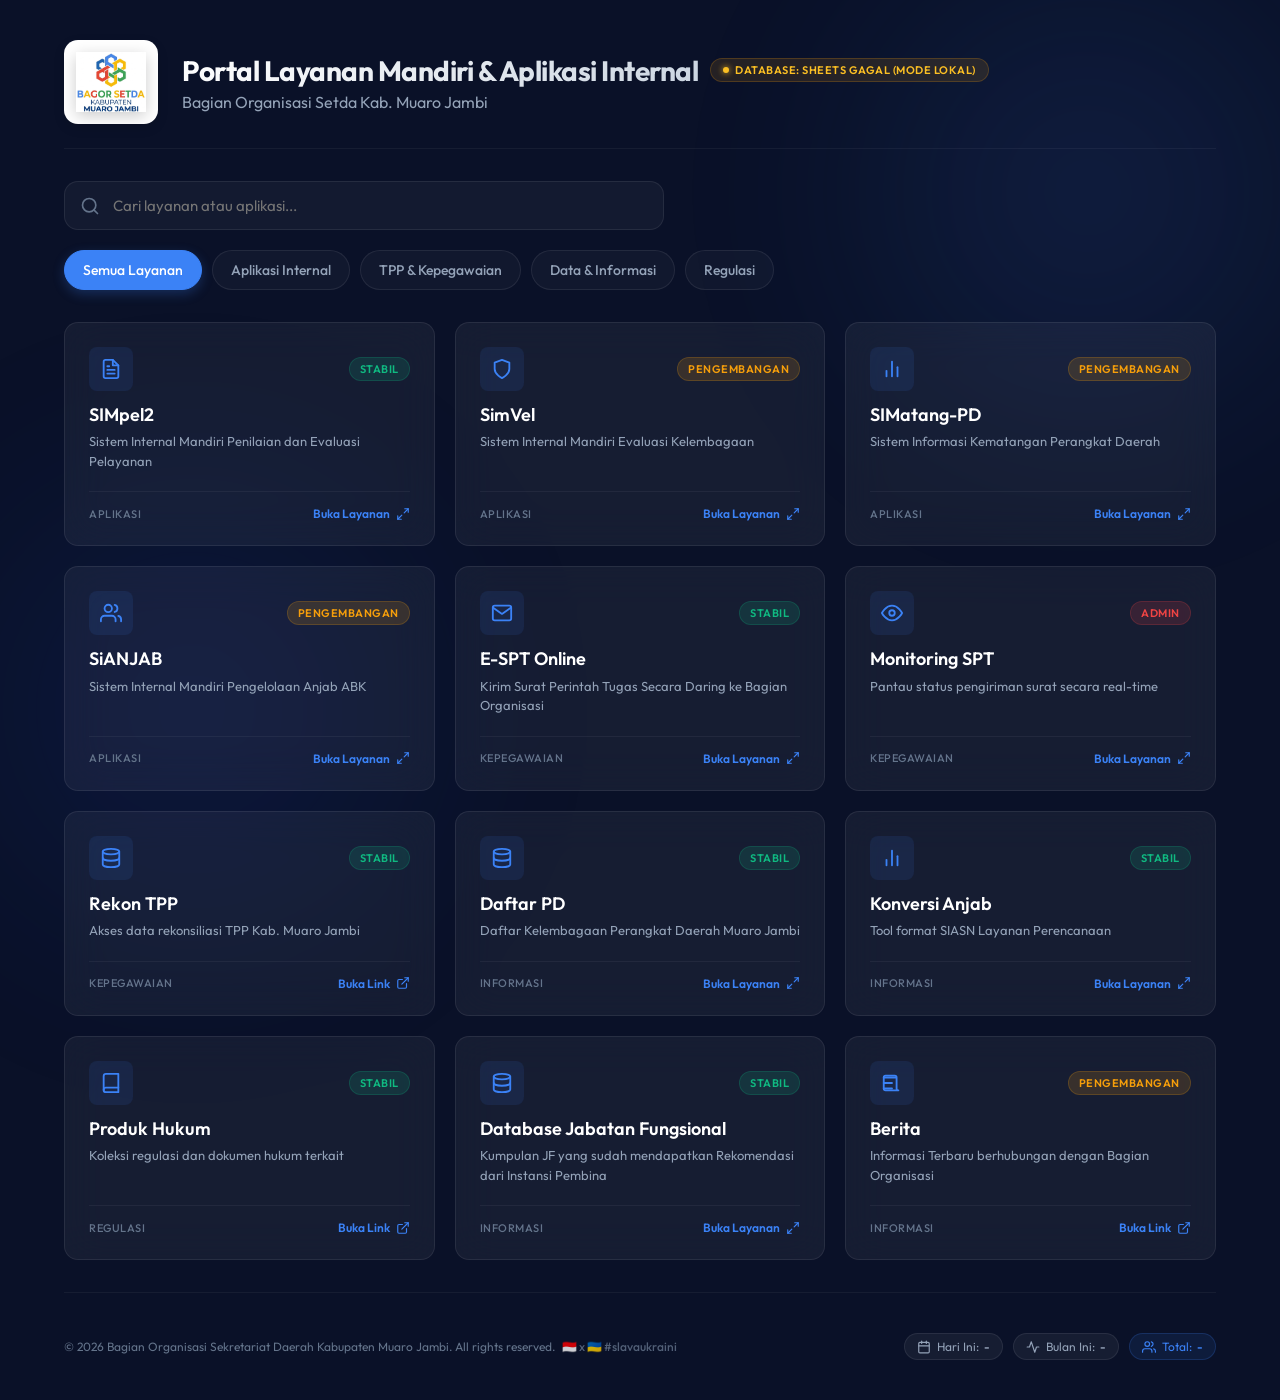
==== index.html @ f5e532f4 "chore: add cache-busting version suffix to style.css and app.js links" ====
<!DOCTYPE html>
<html lang="id">
<head>
  <meta charset="UTF-8">
  <meta name="viewport" content="width=device-width, initial-scale=1.0">
  <meta name="description" content="Portal Layanan Mandiri dan Aplikasi Internal Bagian Organisasi Setda Kab. Muaro Jambi. Akses aplikasi SIMpel2, SimVel, SIMatang-PD, SiANJAB, E-SPT Online, Rekon TPP, Daftar PD, Konversi Anjab, dan Produk Hukum.">
  <meta name="keywords" content="simpel2, simvel, simatang-pd, sianjab, portal bagor, bagian organisasi muaro jambi, tpp muaro jambi, e-spt online, aplikasi internal">
  <meta name="robots" content="index, follow">
  <meta name="author" content="Bagian Organisasi Setda Kab. Muaro Jambi">
  
  <!-- Open Graph / WhatsApp / Facebook -->
  <meta property="og:title" content="Portal Aplikasi Bagian Organisasi Muaro Jambi">
  <meta property="og:description" content="Akses cepat ke SIMpel2, E-SPT, dan layanan internal Bagian Organisasi Setda Kabupaten Muaro Jambi.">
  <meta property="og:type" content="website">
  <meta property="og:image" content="[data-uri]">

  <title>Portal Layanan Mandiri & Aplikasi Internal - Bagian Organisasi Setda Kab. Muaro Jambi</title>
  <!-- Google Fonts: Outfit -->
  <link rel="preconnect" href="https://fonts.googleapis.com">
  <link rel="preconnect" href="https://fonts.gstatic.com" crossorigin>
  <link href="https://fonts.googleapis.com/css2?family=Outfit:wght@300;400;500;600;700&display=swap" rel="stylesheet">
  <!-- Canonical URL -->
  <link rel="canonical" href="https://azovbrigadeina.github.io/portalbagormj/">

  <!-- Structured Data / JSON-LD Schema.org -->
  <script type="application/ld+json">
  {
    "@context": "https://schema.org",
    "@type": "GovernmentOrganization",
    "name": "Bagian Organisasi Sekretariat Daerah Kabupaten Muaro Jambi",
    "alternateName": "Bagian Organisasi Setda Kab. Muaro Jambi",
    "url": "https://azovbrigadeina.github.io/portalbagormj/",
    "logo": "[data-uri]",
    "description": "Portal Layanan Mandiri dan Aplikasi Internal (SIMpel2, SimVel, SIMatang-PD, SiANJAB) Bagian Organisasi Sekretariat Daerah Kabupaten Muaro Jambi.",
    "address": {
      "@type": "PostalAddress",
      "addressLocality": "Muaro Jambi",
      "addressRegion": "Jambi",
      "addressCountry": "ID"
    }
  }
  </script>
  <script type="application/ld+json">
  {
    "@context": "https://schema.org",
    "@type": "WebSite",
    "name": "Portal Layanan Mandiri & Aplikasi Internal",
    "url": "https://azovbrigadeina.github.io/portalbagormj/",
    "potentialAction": {
      "@type": "SearchAction",
      "target": "https://azovbrigadeina.github.io/portalbagormj/?q={search_term_string}",
      "query-input": "required name=search_term_string"
    }
  }
  </script>
  <script type="application/ld+json">
  {
    "@context": "https://schema.org",
    "@type": "ItemList",
    "name": "Daftar Aplikasi dan Layanan Mandiri Bagian Organisasi Setda Kab. Muaro Jambi",
    "description": "Daftar aplikasi pelayanan internal dan mandiri (SIMpel2, SimVel, SIMatang-PD, SiANJAB, E-SPT, dll.) Bagian Organisasi Sekretariat Daerah Kabupaten Muaro Jambi.",
    "numberOfItems": 12,
    "itemListElement": [
      {
        "@type": "ListItem",
        "position": 1,
        "item": {
          "@type": "WebApplication",
          "name": "SIMpel2",
          "description": "Sistem Internal Mandiri Penilaian dan Evaluasi Pelayanan",
          "url": "https://bagorsetdamuarojambi.blogspot.com/p/simpel2.html",
          "applicationCategory": "GovernmentApplication",
          "operatingSystem": "All"
        }
      },
      {
        "@type": "ListItem",
        "position": 2,
        "item": {
          "@type": "WebApplication",
          "name": "SimVel",
          "description": "Sistem Internal Mandiri Evaluasi Kelembagaan",
          "url": "https://bagorsetdamuarojambi.blogspot.com/p/simvel-sistem-internal-mandiri-evaluasi.html",
          "applicationCategory": "GovernmentApplication",
          "operatingSystem": "All"
        }
      },
      {
        "@type": "ListItem",
        "position": 3,
        "item": {
          "@type": "WebApplication",
          "name": "SIMatang-PD",
          "description": "Sistem Informasi Kematangan Perangkat Daerah",
          "url": "https://bagorsetdamuarojambi.blogspot.com/p/simatang-pd-sistem-informasi-kematangan.html",
          "applicationCategory": "GovernmentApplication",
          "operatingSystem": "All"
        }
      },
      {
        "@type": "ListItem",
        "position": 4,
        "item": {
          "@type": "WebApplication",
          "name": "SiANJAB",
          "description": "Sistem Internal Mandiri Pengelolaan Anjab ABK",
          "url": "https://script.google.com/macros/s/AKfycbxvBfjFGEVGvlJBfCzabklB_vdE9C_u2KOuKWK3XBk0evQLAsrQzlScjJ7Pu6r2I1K5/exec",
          "applicationCategory": "GovernmentApplication",
          "operatingSystem": "All"
        }
      },
      {
        "@type": "ListItem",
        "position": 5,
        "item": {
          "@type": "WebApplication",
          "name": "E-SPT Online",
          "description": "Kirim Surat Perintah Tugas Secara Daring ke Bagian Organisasi Setda Muaro Jambi",
          "url": "https://bagorsetdamuarojambi.blogspot.com/p/kirim-spt-ke-bagor.html",
          "applicationCategory": "GovernmentApplication",
          "operatingSystem": "All"
        }
      },
      {
        "@type": "ListItem",
        "position": 6,
        "item": {
          "@type": "WebApplication",
          "name": "Monitoring SPT",
          "description": "Pantau status pengiriman surat perintah tugas secara real-time",
          "url": "https://script.google.com/macros/s/AKfycbxdewoyd5X9EwvQzqWNjwJHDyI6bPwF65oXV5mZEuBJ6e0kn4Cr9KbBvm41tS8IhD-7/exec",
          "applicationCategory": "GovernmentApplication",
          "operatingSystem": "All"
        }
      },
      {
        "@type": "ListItem",
        "position": 7,
        "item": {
          "@type": "WebApplication",
          "name": "Rekon TPP",
          "description": "Akses data rekonsiliasi TPP Kab. Muaro Jambi secara real-time",
          "url": "https://docs.google.com/spreadsheets/d/1p2XOwIdNdkH7qtvNghfCpnviojWE2s1DUXN1sA1w25M/edit?usp=sharing",
          "applicationCategory": "GovernmentApplication",
          "operatingSystem": "All"
        }
      },
      {
        "@type": "ListItem",
        "position": 8,
        "item": {
          "@type": "WebApplication",
          "name": "Daftar PD",
          "description": "Daftar Kelembagaan Perangkat Daerah Kabupaten Muaro Jambi",
          "url": "https://docs.google.com/spreadsheets/d/e/2PACX-1vSDWcfo7o9BMP2hrqey-TtRVkSrduB0nie8tYmIbgl3_uPAljKsynOXCxeo23q6PH5BywdwgTRw99PG/pubhtml?gid=902116630&single=true",
          "applicationCategory": "GovernmentApplication",
          "operatingSystem": "All"
        }
      },
      {
        "@type": "ListItem",
        "position": 9,
        "item": {
          "@type": "WebApplication",
          "name": "Konversi Anjab",
          "description": "Tool format SIASN Layanan Perencanaan Bagian Organisasi",
          "url": "https://konversianjabkesiasn.streamlit.app/",
          "applicationCategory": "GovernmentApplication",
          "operatingSystem": "All"
        }
      },
      {
        "@type": "ListItem",
        "position": 10,
        "item": {
          "@type": "WebApplication",
          "name": "Produk Hukum",
          "description": "Koleksi regulasi dan dokumen hukum terkait Bagian Organisasi Setda Muaro Jambi",
          "url": "https://www.scribd.com/user/423123452/Thomas-Anders",
          "applicationCategory": "GovernmentApplication",
          "operatingSystem": "All"
        }
      },
      {
        "@type": "ListItem",
        "position": 11,
        "item": {
          "@type": "WebApplication",
          "name": "Database Jabatan Fungsional",
          "description": "Kumpulan Jabatan Fungsional (JF) yang sudah mendapatkan Rekomendasi dari Instansi Pembina",
          "url": "https://docs.google.com/spreadsheets/d/e/2PACX-1vSf3_Gt-Dzfxx7tHcEE6VqGRSzTFfcY3HB98qLFxtr5LNWlP6vkH7aKm_m-pfwsYCTDoo1eR8a5xbFG/pubhtml",
          "applicationCategory": "GovernmentApplication",
          "operatingSystem": "All"
        }
      },
      {
        "@type": "ListItem",
        "position": 12,
        "item": {
          "@type": "WebApplication",
          "name": "Berita",
          "description": "Informasi Terbaru berhubungan dengan Bagian Organisasi Setda Kabupaten Muaro Jambi",
          "url": "https://azovbrigadeina.github.io/portalbagormj/",
          "applicationCategory": "GovernmentApplication",
          "operatingSystem": "All"
        }
      }
    ]
  }
  </script>

  <!-- Link Stylesheet -->
  <link rel="stylesheet" href="style.css?v=1.0.1">
</head>
<body>

  <!-- Background Blur Elements -->
  <div class="bg-blur bg-blur-1"></div>
  <div class="bg-blur bg-blur-2"></div>

  <!-- Dashboard Main Container -->
  <main class="dashboard-container" id="dashboardView">
    
    <!-- Top Header -->
    <header class="dashboard-header">
      <div class="header-left-side">
        <div class="logo-wrapper">
          <img src="[data-uri]" alt="Logo Kabupaten Muaro Jambi" class="logo-img">
        </div>
        <div class="header-text">
          <div class="title-status-row">
            <h1>Portal Layanan Mandiri & Aplikasi Internal</h1>
            <span id="connectionStatus" class="status-pill status-loading" title="Status koneksi database">Menghubungkan...</span>
          </div>
          <p class="subtitle">Bagian Organisasi Setda Kab. Muaro Jambi</p>
        </div>
      </div>
      

    </header>

    <!-- Search & Filter Controls -->
    <section class="controls-section">
      <div class="search-box">
        <svg class="search-icon" xmlns="http://www.w3.org/2000/svg" viewBox="0 0 24 24" fill="none" stroke="currentColor" stroke-width="2" stroke-linecap="round" stroke-linejoin="round">
          <circle cx="11" cy="11" r="8"></circle>
          <line x1="21" y1="21" x2="16.65" y2="16.65"></line>
        </svg>
        <input type="text" id="searchInput" placeholder="Cari layanan atau aplikasi..." aria-label="Cari layanan">
        <button id="clearSearchBtn" class="clear-search-btn" aria-label="Hapus pencarian" style="display: none;">
          <svg xmlns="http://www.w3.org/2000/svg" viewBox="0 0 24 24" fill="none" stroke="currentColor" stroke-width="2">
            <line x1="18" y1="6" x2="6" y2="18"></line>
            <line x1="6" y1="6" x2="18" y2="18"></line>
          </svg>
        </button>
      </div>

      <!-- Filter Tabs -->
      <nav class="filter-tabs" aria-label="Kategori aplikasi">
        <button class="filter-tab active" data-category="all">Semua Layanan</button>
        <button class="filter-tab" data-category="aplikasi">Aplikasi Internal</button>
        <button class="filter-tab" data-category="kepegawaian">TPP & Kepegawaian</button>
        <button class="filter-tab" data-category="informasi">Data & Informasi</button>
        <button class="filter-tab" data-category="regulasi">Regulasi</button>
      </nav>
    </section>

    <!-- App Cards Grid -->
    <section class="grid-section">
      <div class="app-grid" id="appGrid">
        <!-- SIMpel2 Card -->
        <a href="https://bagorsetdamuarojambi.blogspot.com/p/simpel2.html" target="_blank" rel="noopener noreferrer" class="app-card" data-id="simpel2">
          <div class="app-card-top">
            <div class="app-card-meta">
              <div class="app-icon-wrapper">
                <svg xmlns="http://www.w3.org/2000/svg" viewBox="0 0 24 24" fill="none" stroke="currentColor" stroke-width="2" stroke-linecap="round" stroke-linejoin="round"><path d="M14 2H6a2 2 0 0 0-2 2v16a2 2 0 0 0 2 2h12a2 2 0 0 0 2-2V8z"></path><polyline points="14 2 14 8 20 8"></polyline><line x1="16" y1="13" x2="8" y2="13"></line><line x1="16" y1="17" x2="8" y2="17"></line><polyline points="10 9 9 9 8 9"></polyline></svg>
              </div>
              <span class="badge badge-stable">Stabil</span>
            </div>
            <div class="app-info">
              <h3>SIMpel2</h3>
              <p>Sistem Internal Mandiri Penilaian dan Evaluasi Pelayanan</p>
            </div>
          </div>
          <div class="app-card-bottom">
            <span class="app-category">aplikasi</span>
            <span class="action-indicator">
              <span>Buka Layanan</span>
              <svg xmlns="http://www.w3.org/2000/svg" viewBox="0 0 24 24" fill="none" stroke="currentColor" stroke-width="2" stroke-linecap="round" stroke-linejoin="round"><polyline points="15 3 21 3 21 9"></polyline><polyline points="9 21 3 21 3 15"></polyline><line x1="21" y1="3" x2="14" y2="10"></line><line x1="3" y1="21" x2="10" y2="14"></line></svg>
            </span>
          </div>
        </a>

        <!-- SimVel Card -->
        <a href="https://bagorsetdamuarojambi.blogspot.com/p/simvel-sistem-internal-mandiri-evaluasi.html" target="_blank" rel="noopener noreferrer" class="app-card" data-id="simvel">
          <div class="app-card-top">
            <div class="app-card-meta">
              <div class="app-icon-wrapper">
                <svg xmlns="http://www.w3.org/2000/svg" viewBox="0 0 24 24" fill="none" stroke="currentColor" stroke-width="2" stroke-linecap="round" stroke-linejoin="round"><path d="M12 22s8-4 8-10V5l-8-3-8 3v7c0 6 8 10 8 10z"></path></svg>
              </div>
              <span class="badge badge-dev">Pengembangan</span>
            </div>
            <div class="app-info">
              <h3>SimVel</h3>
              <p>Sistem Internal Mandiri Evaluasi Kelembagaan</p>
            </div>
          </div>
          <div class="app-card-bottom">
            <span class="app-category">aplikasi</span>
            <span class="action-indicator">
              <span>Buka Layanan</span>
              <svg xmlns="http://www.w3.org/2000/svg" viewBox="0 0 24 24" fill="none" stroke="currentColor" stroke-width="2" stroke-linecap="round" stroke-linejoin="round"><polyline points="15 3 21 3 21 9"></polyline><polyline points="9 21 3 21 3 15"></polyline><line x1="21" y1="3" x2="14" y2="10"></line><line x1="3" y1="21" x2="10" y2="14"></line></svg>
            </span>
          </div>
        </a>

        <!-- SIMatang-PD Card -->
        <a href="https://bagorsetdamuarojambi.blogspot.com/p/simatang-pd-sistem-informasi-kematangan.html" target="_blank" rel="noopener noreferrer" class="app-card" data-id="simatang-pd">
          <div class="app-card-top">
            <div class="app-card-meta">
              <div class="app-icon-wrapper">
                <svg xmlns="http://www.w3.org/2000/svg" viewBox="0 0 24 24" fill="none" stroke="currentColor" stroke-width="2" stroke-linecap="round" stroke-linejoin="round"><line x1="18" y1="20" x2="18" y2="10"></line><line x1="12" y1="20" x2="12" y2="4"></line><line x1="6" y1="20" x2="6" y2="14"></line></svg>
              </div>
              <span class="badge badge-dev">Pengembangan</span>
            </div>
            <div class="app-info">
              <h3>SIMatang-PD</h3>
              <p>Sistem Informasi Kematangan Perangkat Daerah</p>
            </div>
          </div>
          <div class="app-card-bottom">
            <span class="app-category">aplikasi</span>
            <span class="action-indicator">
              <span>Buka Layanan</span>
              <svg xmlns="http://www.w3.org/2000/svg" viewBox="0 0 24 24" fill="none" stroke="currentColor" stroke-width="2" stroke-linecap="round" stroke-linejoin="round"><polyline points="15 3 21 3 21 9"></polyline><polyline points="9 21 3 21 3 15"></polyline><line x1="21" y1="3" x2="14" y2="10"></line><line x1="3" y1="21" x2="10" y2="14"></line></svg>
            </span>
          </div>
        </a>

        <!-- SiANJAB Card -->
        <a href="https://script.google.com/macros/s/AKfycbxvBfjFGEVGvlJBfCzabklB_vdE9C_u2KOuKWK3XBk0evQLAsrQzlScjJ7Pu6r2I1K5/exec" target="_blank" rel="noopener noreferrer" class="app-card" data-id="sianjab">
          <div class="app-card-top">
            <div class="app-card-meta">
              <div class="app-icon-wrapper">
                <svg xmlns="http://www.w3.org/2000/svg" viewBox="0 0 24 24" fill="none" stroke="currentColor" stroke-width="2" stroke-linecap="round" stroke-linejoin="round"><path d="M17 21v-2a4 4 0 0 0-4-4H5a4 4 0 0 0-4 4v2"></path><circle cx="9" cy="7" r="4"></circle><path d="M23 21v-2a4 4 0 0 0-3-3.87"></path><path d="M16 3.13a4 4 0 0 1 0 7.75"></path></svg>
              </div>
              <span class="badge badge-dev">Pengembangan</span>
            </div>
            <div class="app-info">
              <h3>SiANJAB</h3>
              <p>Sistem Internal Mandiri Pengelolaan Anjab ABK</p>
            </div>
          </div>
          <div class="app-card-bottom">
            <span class="app-category">aplikasi</span>
            <span class="action-indicator">
              <span>Buka Layanan</span>
              <svg xmlns="http://www.w3.org/2000/svg" viewBox="0 0 24 24" fill="none" stroke="currentColor" stroke-width="2" stroke-linecap="round" stroke-linejoin="round"><polyline points="15 3 21 3 21 9"></polyline><polyline points="9 21 3 21 3 15"></polyline><line x1="21" y1="3" x2="14" y2="10"></line><line x1="3" y1="21" x2="10" y2="14"></line></svg>
            </span>
          </div>
        </a>

        <!-- E-SPT Online Card -->
        <a href="https://bagorsetdamuarojambi.blogspot.com/p/kirim-spt-ke-bagor.html" target="_blank" rel="noopener noreferrer" class="app-card" data-id="espt-online">
          <div class="app-card-top">
            <div class="app-card-meta">
              <div class="app-icon-wrapper">
                <svg xmlns="http://www.w3.org/2000/svg" viewBox="0 0 24 24" fill="none" stroke="currentColor" stroke-width="2" stroke-linecap="round" stroke-linejoin="round"><path d="M4 4h16c1.1 0 2 .9 2 2v12c0 1.1-.9 2-2 2H4c-1.1 0-2-.9-2-2V6c0-1.1.9-2 2-2z"></path><polyline points="22,6 12,13 2,6"></polyline></svg>
              </div>
              <span class="badge badge-stable">Stabil</span>
            </div>
            <div class="app-info">
              <h3>E-SPT Online</h3>
              <p>Kirim Surat Perintah Tugas Secara Daring ke Bagian Organisasi</p>
            </div>
          </div>
          <div class="app-card-bottom">
            <span class="app-category">kepegawaian</span>
            <span class="action-indicator">
              <span>Buka Layanan</span>
              <svg xmlns="http://www.w3.org/2000/svg" viewBox="0 0 24 24" fill="none" stroke="currentColor" stroke-width="2" stroke-linecap="round" stroke-linejoin="round"><polyline points="15 3 21 3 21 9"></polyline><polyline points="9 21 3 21 3 15"></polyline><line x1="21" y1="3" x2="14" y2="10"></line><line x1="3" y1="21" x2="10" y2="14"></line></svg>
            </span>
          </div>
        </a>

        <!-- Monitoring SPT Card -->
        <a href="https://script.google.com/macros/s/AKfycbxdewoyd5X9EwvQzqWNjwJHDyI6bPwF65oXV5mZEuBJ6e0kn4Cr9KbBvm41tS8IhD-7/exec" target="_blank" rel="noopener noreferrer" class="app-card" data-id="monitoring-spt">
          <div class="app-card-top">
            <div class="app-card-meta">
              <div class="app-icon-wrapper">
                <svg xmlns="http://www.w3.org/2000/svg" viewBox="0 0 24 24" fill="none" stroke="currentColor" stroke-width="2" stroke-linecap="round" stroke-linejoin="round"><path d="M1 12s4-8 11-8 11 8 11 8-4 8-11 8-11-8-11-8z"></path><circle cx="12" cy="12" r="3"></circle></svg>
              </div>
              <span class="badge badge-admin">Admin</span>
            </div>
            <div class="app-info">
              <h3>Monitoring SPT</h3>
              <p>Pantau status pengiriman surat secara real-time</p>
            </div>
          </div>
          <div class="app-card-bottom">
            <span class="app-category">kepegawaian</span>
            <span class="action-indicator">
              <span>Buka Layanan</span>
              <svg xmlns="http://www.w3.org/2000/svg" viewBox="0 0 24 24" fill="none" stroke="currentColor" stroke-width="2" stroke-linecap="round" stroke-linejoin="round"><polyline points="15 3 21 3 21 9"></polyline><polyline points="9 21 3 21 3 15"></polyline><line x1="21" y1="3" x2="14" y2="10"></line><line x1="3" y1="21" x2="10" y2="14"></line></svg>
            </span>
          </div>
        </a>

        <!-- Rekon TPP Card -->
        <a href="https://docs.google.com/spreadsheets/d/1p2XOwIdNdkH7qtvNghfCpnviojWE2s1DUXN1sA1w25M/edit?usp=sharing" target="_blank" rel="noopener noreferrer" class="app-card" data-id="rekon-tpp">
          <div class="app-card-top">
            <div class="app-card-meta">
              <div class="app-icon-wrapper">
                <svg xmlns="http://www.w3.org/2000/svg" viewBox="0 0 24 24" fill="none" stroke="currentColor" stroke-width="2" stroke-linecap="round" stroke-linejoin="round"><ellipse cx="12" cy="5" rx="9" ry="3"></ellipse><path d="M3 5v14c0 1.66 4 3 9 3s9-1.34 9-3V5"></path><path d="M3 12c0 1.66 4 3 9 3s9-1.34 9-3"></path></svg>
              </div>
              <span class="badge badge-stable">Stabil</span>
            </div>
            <div class="app-info">
              <h3>Rekon TPP</h3>
              <p>Akses data rekonsiliasi TPP Kab. Muaro Jambi</p>
            </div>
          </div>
          <div class="app-card-bottom">
            <span class="app-category">kepegawaian</span>
            <span class="action-indicator">
              <span>Buka Link</span>
              <svg xmlns="http://www.w3.org/2000/svg" viewBox="0 0 24 24" fill="none" stroke="currentColor" stroke-width="2" stroke-linecap="round" stroke-linejoin="round"><path d="M18 13v6a2 2 0 0 1-2 2H5a2 2 0 0 1-2-2V8a2 2 0 0 1 2-2h6"></path><polyline points="15 3 21 3 21 9"></polyline><line x1="10" y1="14" x2="21" y2="3"></line></svg>
            </span>
          </div>
        </a>

        <!-- Daftar PD Card -->
        <a href="https://docs.google.com/spreadsheets/d/e/2PACX-1vSDWcfo7o9BMP2hrqey-TtRVkSrduB0nie8tYmIbgl3_uPAljKsynOXCxeo23q6PH5BywdwgTRw99PG/pubhtml?gid=902116630&single=true" target="_blank" rel="noopener noreferrer" class="app-card" data-id="daftar-pd">
          <div class="app-card-top">
            <div class="app-card-meta">
              <div class="app-icon-wrapper">
                <svg xmlns="http://www.w3.org/2000/svg" viewBox="0 0 24 24" fill="none" stroke="currentColor" stroke-width="2" stroke-linecap="round" stroke-linejoin="round"><ellipse cx="12" cy="5" rx="9" ry="3"></ellipse><path d="M3 5v14c0 1.66 4 3 9 3s9-1.34 9-3V5"></path><path d="M3 12c0 1.66 4 3 9 3s9-1.34 9-3"></path></svg>
              </div>
              <span class="badge badge-stable">Stabil</span>
            </div>
            <div class="app-info">
              <h3>Daftar PD</h3>
              <p>Daftar Kelembagaan Perangkat Daerah Muaro Jambi</p>
            </div>
          </div>
          <div class="app-card-bottom">
            <span class="app-category">informasi</span>
            <span class="action-indicator">
              <span>Buka Layanan</span>
              <svg xmlns="http://www.w3.org/2000/svg" viewBox="0 0 24 24" fill="none" stroke="currentColor" stroke-width="2" stroke-linecap="round" stroke-linejoin="round"><polyline points="15 3 21 3 21 9"></polyline><polyline points="9 21 3 21 3 15"></polyline><line x1="21" y1="3" x2="14" y2="10"></line><line x1="3" y1="21" x2="10" y2="14"></line></svg>
            </span>
          </div>
        </a>

        <!-- Konversi Anjab Card -->
        <a href="https://konversianjabkesiasn.streamlit.app/" target="_blank" rel="noopener noreferrer" class="app-card" data-id="konversi-anjab">
          <div class="app-card-top">
            <div class="app-card-meta">
              <div class="app-icon-wrapper">
                <svg xmlns="http://www.w3.org/2000/svg" viewBox="0 0 24 24" fill="none" stroke="currentColor" stroke-width="2" stroke-linecap="round" stroke-linejoin="round"><line x1="18" y1="20" x2="18" y2="10"></line><line x1="12" y1="20" x2="12" y2="4"></line><line x1="6" y1="20" x2="6" y2="14"></line></svg>
              </div>
              <span class="badge badge-stable">Stabil</span>
            </div>
            <div class="app-info">
              <h3>Konversi Anjab</h3>
              <p>Tool format SIASN Layanan Perencanaan</p>
            </div>
          </div>
          <div class="app-card-bottom">
            <span class="app-category">informasi</span>
            <span class="action-indicator">
              <span>Buka Layanan</span>
              <svg xmlns="http://www.w3.org/2000/svg" viewBox="0 0 24 24" fill="none" stroke="currentColor" stroke-width="2" stroke-linecap="round" stroke-linejoin="round"><polyline points="15 3 21 3 21 9"></polyline><polyline points="9 21 3 21 3 15"></polyline><line x1="21" y1="3" x2="14" y2="10"></line><line x1="3" y1="21" x2="10" y2="14"></line></svg>
            </span>
          </div>
        </a>

        <!-- Produk Hukum Card -->
        <a href="https://www.scribd.com/user/423123452/Thomas-Anders" target="_blank" rel="noopener noreferrer" class="app-card" data-id="produk-hukum">
          <div class="app-card-top">
            <div class="app-card-meta">
              <div class="app-icon-wrapper">
                <svg xmlns="http://www.w3.org/2000/svg" viewBox="0 0 24 24" fill="none" stroke="currentColor" stroke-width="2" stroke-linecap="round" stroke-linejoin="round"><path d="M4 19.5A2.5 2.5 0 0 1 6.5 17H20"></path><path d="M6.5 2H20v20H6.5A2.5 2.5 0 0 1 4 19.5v-15A2.5 2.5 0 0 1 6.5 2z"></path></svg>
              </div>
              <span class="badge badge-stable">Stabil</span>
            </div>
            <div class="app-info">
              <h3>Produk Hukum</h3>
              <p>Koleksi regulasi dan dokumen hukum terkait</p>
            </div>
          </div>
          <div class="app-card-bottom">
            <span class="app-category">regulasi</span>
            <span class="action-indicator">
              <span>Buka Link</span>
              <svg xmlns="http://www.w3.org/2000/svg" viewBox="0 0 24 24" fill="none" stroke="currentColor" stroke-width="2" stroke-linecap="round" stroke-linejoin="round"><path d="M18 13v6a2 2 0 0 1-2 2H5a2 2 0 0 1-2-2V8a2 2 0 0 1 2-2h6"></path><polyline points="15 3 21 3 21 9"></polyline><line x1="10" y1="14" x2="21" y2="3"></line></svg>
            </span>
          </div>
        </a>

        <!-- Database Jabatan Fungsional Card -->
        <a href="https://docs.google.com/spreadsheets/d/e/2PACX-1vSf3_Gt-Dzfxx7tHcEE6VqGRSzTFfcY3HB98qLFxtr5LNWlP6vkH7aKm_m-pfwsYCTDoo1eR8a5xbFG/pubhtml" target="_blank" rel="noopener noreferrer" class="app-card" data-id="database-jf">
          <div class="app-card-top">
            <div class="app-card-meta">
              <div class="app-icon-wrapper">
                <svg xmlns="http://www.w3.org/2000/svg" viewBox="0 0 24 24" fill="none" stroke="currentColor" stroke-width="2" stroke-linecap="round" stroke-linejoin="round"><ellipse cx="12" cy="5" rx="9" ry="3"></ellipse><path d="M3 5v14c0 1.66 4 3 9 3s9-1.34 9-3V5"></path><path d="M3 12c0 1.66 4 3 9 3s9-1.34 9-3"></path></svg>
              </div>
              <span class="badge badge-stable">Stabil</span>
            </div>
            <div class="app-info">
              <h3>Database Jabatan Fungsional</h3>
              <p>Kumpulan JF yang sudah mendapatkan Rekomendasi dari Instansi Pembina</p>
            </div>
          </div>
          <div class="app-card-bottom">
            <span class="app-category">informasi</span>
            <span class="action-indicator">
              <span>Buka Layanan</span>
              <svg xmlns="http://www.w3.org/2000/svg" viewBox="0 0 24 24" fill="none" stroke="currentColor" stroke-width="2" stroke-linecap="round" stroke-linejoin="round"><polyline points="15 3 21 3 21 9"></polyline><polyline points="9 21 3 21 3 15"></polyline><line x1="21" y1="3" x2="14" y2="10"></line><line x1="3" y1="21" x2="10" y2="14"></line></svg>
            </span>
          </div>
        </a>

        <!-- Berita Card -->
        <a href="#" class="app-card" data-id="berita">
          <div class="app-card-top">
            <div class="app-card-meta">
              <div class="app-icon-wrapper">
                <svg xmlns="http://www.w3.org/2000/svg" viewBox="0 0 24 24" fill="none" stroke="currentColor" stroke-width="2" stroke-linecap="round" stroke-linejoin="round"><path d="M19 20H5a2 2 0 0 1-2-2V6a2 2 0 0 1 2-2h10a2 2 0 0 1 2 2v12a2 2 0 0 0 2 2z"></path><path d="M12 12H3"></path><path d="M16 6H3"></path><path d="M12 18H3"></path></svg>
              </div>
              <span class="badge badge-dev">Pengembangan</span>
            </div>
            <div class="app-info">
              <h3>Berita</h3>
              <p>Informasi Terbaru berhubungan dengan Bagian Organisasi</p>
            </div>
          </div>
          <div class="app-card-bottom">
            <span class="app-category">informasi</span>
            <span class="action-indicator">
              <span>Buka Link</span>
              <svg xmlns="http://www.w3.org/2000/svg" viewBox="0 0 24 24" fill="none" stroke="currentColor" stroke-width="2" stroke-linecap="round" stroke-linejoin="round"><polyline points="15 3 21 3 21 9"></polyline><polyline points="9 21 3 21 3 15"></polyline><line x1="21" y1="3" x2="14" y2="10"></line><line x1="3" y1="21" x2="10" y2="14"></line></svg>
            </span>
          </div>
        </a>
      </div>
    </section>

    <!-- Footer Information -->
    <footer class="dashboard-footer">
      <div class="footer-content">
        <p>&copy; 2026 Bagian Organisasi Sekretariat Daerah Kabupaten Muaro Jambi. All rights reserved. <span style="opacity: 0.8; font-weight: 500; margin-left: 4px;">🇮🇩 x 🇺🇦 #slavaukraini</span></p>
        <div class="visitor-stats-container">
          <div class="stat-badge" title="Pengunjung Hari Ini">
            <svg xmlns="http://www.w3.org/2000/svg" width="14" height="14" viewBox="0 0 24 24" fill="none" stroke="currentColor" stroke-width="2" stroke-linecap="round" stroke-linejoin="round"><rect x="3" y="4" width="18" height="18" rx="2" ry="2"></rect><line x1="16" y1="2" x2="16" y2="6"></line><line x1="8" y1="2" x2="8" y2="6"></line><line x1="3" y1="10" x2="21" y2="10"></line></svg>
            <span>Hari Ini: <strong id="countToday" class="count-value">...</strong></span>
          </div>
          <div class="stat-badge" title="Pengunjung Bulan Ini">
            <svg xmlns="http://www.w3.org/2000/svg" width="14" height="14" viewBox="0 0 24 24" fill="none" stroke="currentColor" stroke-width="2" stroke-linecap="round" stroke-linejoin="round"><path d="M22 12h-4l-3 9L9 3l-3 9H2"></path></svg>
            <span>Bulan Ini: <strong id="countMonth" class="count-value">...</strong></span>
          </div>
          <div class="stat-badge stat-total" title="Total Pengunjung Keseluruhan">
            <svg xmlns="http://www.w3.org/2000/svg" width="14" height="14" viewBox="0 0 24 24" fill="none" stroke="currentColor" stroke-width="2" stroke-linecap="round" stroke-linejoin="round"><path d="M17 21v-2a4 4 0 0 0-4-4H5a4 4 0 0 0-4 4v2"></path><circle cx="9" cy="7" r="4"></circle><path d="M23 21v-2a4 4 0 0 0-3-3.87"></path><path d="M16 3.13a4 4 0 0 1 0 7.75"></path></svg>
            <span>Total: <strong id="countTotal" class="count-value">...</strong></span>
          </div>
        </div>
      </div>
    </footer>
  </main>



  <!-- Fullscreen Iframe Viewer -->
  <div class="viewer-overlay" id="viewerOverlay" style="display: none;">
    <!-- Viewer Top Navbar -->
    <header class="viewer-header">
      <div class="viewer-left">
        <button class="viewer-btn back-btn" id="closeViewerBtn" aria-label="Kembali ke Dashboard">
          <svg xmlns="http://www.w3.org/2000/svg" viewBox="0 0 24 24" fill="none" stroke="currentColor" stroke-width="2.5" stroke-linecap="round" stroke-linejoin="round">
            <line x1="19" y1="12" x2="5" y2="12"></line>
            <polyline points="12 19 5 12 12 5"></polyline>
          </svg>
          <span>Kembali</span>
        </button>
        <div class="viewer-app-info">
          <h2 id="viewerAppTitle" class="viewer-app-title">Nama Aplikasi</h2>
          <span id="viewerAppBadge" class="viewer-app-badge">Badge</span>
        </div>
      </div>
      
      <div class="viewer-actions">
        <button class="viewer-btn-icon" id="toggleCropBtn" title="Sesuaikan Tampilan Atas (Potong Banner Google)" aria-label="Sesuaikan Tampilan Atas" style="display: none;">
          <svg xmlns="http://www.w3.org/2000/svg" viewBox="0 0 24 24" fill="none" stroke="currentColor" stroke-width="2" stroke-linecap="round" stroke-linejoin="round">
            <path d="M6 2v14a2 2 0 0 0 2 2h14"></path>
            <path d="M18 22V8a2 2 0 0 0-2-2H2"></path>
          </svg>
        </button>
        <button class="viewer-btn-icon" id="refreshViewerBtn" title="Muat Ulang Aplikasi" aria-label="Muat Ulang">
          <svg xmlns="http://www.w3.org/2000/svg" viewBox="0 0 24 24" fill="none" stroke="currentColor" stroke-width="2" stroke-linecap="round" stroke-linejoin="round">
            <path d="M21.5 2v6h-6M21.34 15.57a10 10 0 1 1-.57-8.38l5.67-5.67"></path>
          </svg>
        </button>
        <a class="viewer-btn" id="externalViewerLink" target="_blank" href="#" title="Buka di Tab Baru">
          <span>Buka Tab Baru</span>
          <svg xmlns="http://www.w3.org/2000/svg" viewBox="0 0 24 24" fill="none" stroke="currentColor" stroke-width="2" stroke-linecap="round" stroke-linejoin="round">
            <path d="M18 13v6a2 2 0 0 1-2 2H5a2 2 0 0 1-2-2V8a2 2 0 0 1 2-2h6"></path>
            <polyline points="15 3 21 3 21 9"></polyline>
            <line x1="10" y1="14" x2="21" y2="3"></line>
          </svg>
        </a>
      </div>
    </header>

    <!-- Viewer Sandbox Container -->
    <div class="viewer-content">
      <!-- Loading Spinner for Iframe -->
      <div class="iframe-loader" id="iframeLoader">
        <div class="spinner"></div>
        <p>Memuat aplikasi, mohon tunggu...</p>
      </div>

      <!-- Iframe Target -->
      <iframe id="viewerIframe" class="viewer-iframe" name="viewerIframe" allow="geolocation; microphone; camera; midi; encrypted-media;" referrerpolicy="no-referrer"></iframe>

      <!-- Fallback Error Alert -->
      <div class="iframe-fallback" id="iframeFallback" style="display: none;">
        <div class="fallback-card">
          <div class="fallback-icon">
            <svg xmlns="http://www.w3.org/2000/svg" viewBox="0 0 24 24" fill="none" stroke="currentColor" stroke-width="2" stroke-linecap="round" stroke-linejoin="round">
              <path d="M10.29 3.86L1.82 18a2 2 0 0 0 1.71 3h16.94a2 2 0 0 0 1.71-3L13.71 3.86a2 2 0 0 0-3.42 0z"></path>
              <line x1="12" y1="9" x2="12" y2="13"></line>
              <line x1="12" y1="17" x2="12.01" y2="17"></line>
            </svg>
          </div>
          <h3>Aplikasi Membatasi Tampilan Tersemat</h3>
          <p>Beberapa aplikasi atau dokumen membatasi diri untuk dimuat di dalam dashboard demi alasan keamanan.</p>
          <a href="#" id="fallbackExternalLink" target="_blank" class="fallback-btn">Buka Aplikasi di Tab Baru</a>
        </div>
      </div>
    </div>
  </div>

  <!-- Link JavaScript -->
  <script src="app.js?v=1.0.1"></script>
</body>
</html>
---- style.css ----
/* Design System Variables */
:root {
  --font-sans: 'Outfit', -apple-system, BlinkMacSystemFont, "Segoe UI", Roboto, sans-serif;
  
  /* Color Palette */
  --bg-primary: #0a1128;
  --bg-secondary: rgba(16, 26, 60, 0.65);
  --card-bg: rgba(255, 255, 255, 0.05);
  --card-border: rgba(255, 255, 255, 0.08);
  --card-hover-border: rgba(59, 130, 246, 0.4);
  
  --text-primary: #ffffff;
  --text-secondary: #94a3b8;
  --text-muted: #64748b;
  
  --primary: #3b82f6;
  --primary-hover: #2563eb;
  --primary-light: rgba(59, 130, 246, 0.1);
  
  --success: #10b981;
  --warning: #f59e0b;
  --danger: #ef4444;
  
  --overlay-bg: #090d1f;
  --header-bg: rgba(10, 17, 40, 0.85);
  
  /* Layout Metrics */
  --radius-sm: 8px;
  --radius-md: 14px;
  --radius-lg: 20px;
  --transition-fast: 0.2s ease;
  --transition-normal: 0.3s cubic-bezier(0.4, 0, 0.2, 1);
  --blur-amount: 20px;
}

/* Reset and Global Styles */
* {
  margin: 0;
  padding: 0;
  box-sizing: border-box;
  font-family: var(--font-sans);
}

body {
  background-color: var(--bg-primary);
  color: var(--text-primary);
  min-height: 100vh;
  overflow-x: hidden;
  position: relative;
  display: flex;
  flex-direction: column;
}

/* Background Blur Lights */
.bg-blur {
  position: fixed;
  width: 50vw;
  height: 50vw;
  border-radius: 50%;
  pointer-events: none;
  z-index: -1;
  filter: blur(100px);
  opacity: 0.15;
}

.bg-blur-1 {
  background: radial-gradient(circle, #3b82f6 0%, transparent 70%);
  top: -10vw;
  right: -10vw;
}

.bg-blur-2 {
  background: radial-gradient(circle, #1d4ed8 0%, transparent 70%);
  bottom: -10vw;
  left: -10vw;
}

/* Main Dashboard Container */
.dashboard-container {
  width: 100%;
  max-width: 1200px;
  margin: 0 auto;
  padding: 40px 24px;
  flex: 1;
  display: flex;
  flex-direction: column;
  gap: 32px;
}

/* Header Styles */
.dashboard-header {
  display: flex;
  align-items: center;
  justify-content: space-between;
  border-bottom: 1px solid rgba(255, 255, 255, 0.05);
  padding-bottom: 24px;
  gap: 20px;
}

.header-left-side {
  display: flex;
  align-items: center;
  gap: 24px;
}

.logo-wrapper {
  background: #ffffff;
  padding: 12px;
  border-radius: var(--radius-md);
  box-shadow: 0 4px 12px rgba(0, 0, 0, 0.1);
  display: flex;
  align-items: center;
  justify-content: center;
}

.logo-img {
  height: 60px;
  width: auto;
  filter: drop-shadow(0 4px 8px rgba(0,0,0,0.2));
}

.header-text {
  display: flex;
  flex-direction: column;
}

.title-status-row {
  display: flex;
  align-items: center;
  gap: 12px;
  flex-wrap: wrap;
}

.header-text h1 {
  font-size: 28px;
  font-weight: 700;
  letter-spacing: -0.5px;
  background: linear-gradient(135deg, #ffffff 0%, #cbd5e1 100%);
  -webkit-background-clip: text;
  -webkit-text-fill-color: transparent;
}

.header-text .subtitle {
  font-size: 16px;
  color: var(--text-secondary);
  margin-top: 4px;
  font-weight: 400;
}

/* Connection Status Pill */
.status-pill {
  font-size: 11px;
  font-weight: 600;
  padding: 4px 12px;
  border-radius: 12px;
  text-transform: uppercase;
  letter-spacing: 0.5px;
  display: inline-flex;
  align-items: center;
  gap: 6px;
  transition: var(--transition-fast);
}

.status-pill::before {
  content: '';
  display: inline-block;
  width: 6px;
  height: 6px;
  border-radius: 50%;
  transition: var(--transition-fast);
}

.status-loading {
  background: rgba(59, 130, 246, 0.12);
  color: #60a5fa;
  border: 1px solid rgba(59, 130, 246, 0.2);
}

.status-loading::before {
  background-color: #60a5fa;
  box-shadow: 0 0 8px #60a5fa;
  animation: status-pulse 1.5s infinite ease-in-out;
}

.status-active {
  background: rgba(16, 185, 129, 0.12);
  color: #34d399;
  border: 1px solid rgba(16, 185, 129, 0.2);
}

.status-active::before {
  background-color: #34d399;
  box-shadow: 0 0 8px #34d399;
  animation: status-pulse 1.5s infinite ease-in-out;
}

.status-offline {
  background: rgba(245, 158, 11, 0.12);
  color: #fbbf24;
  border: 1px solid rgba(245, 158, 11, 0.2);
}

.status-offline::before {
  background-color: #fbbf24;
  box-shadow: 0 0 6px #fbbf24;
}

@keyframes status-pulse {
  0% { opacity: 0.4; transform: scale(0.9); }
  50% { opacity: 1; transform: scale(1.1); }
  100% { opacity: 0.4; transform: scale(0.9); }
}

/* Settings Toggle Button */
.settings-toggle-btn {
  background: rgba(255, 255, 255, 0.04);
  border: 1px solid var(--card-border);
  color: var(--text-secondary);
  width: 44px;
  height: 44px;
  border-radius: 50%;
  cursor: pointer;
  display: flex;
  align-items: center;
  justify-content: center;
  transition: var(--transition-normal);
}

.settings-toggle-btn:hover {
  background: rgba(255, 255, 255, 0.1);
  color: var(--text-primary);
  transform: rotate(45deg);
  border-color: var(--primary);
  box-shadow: 0 0 15px rgba(59, 130, 246, 0.2);
}

.settings-toggle-btn svg {
  width: 20px;
  height: 20px;
}

/* Controls: Search and Filters */
.controls-section {
  display: flex;
  flex-direction: column;
  gap: 20px;
}

.search-box {
  position: relative;
  width: 100%;
  max-width: 600px;
  display: flex;
  align-items: center;
}

.search-icon {
  position: absolute;
  left: 16px;
  width: 20px;
  height: 20px;
  color: var(--text-muted);
  pointer-events: none;
}

.search-box input {
  width: 100%;
  padding: 14px 16px 14px 48px;
  background: rgba(255, 255, 255, 0.04);
  border: 1px solid var(--card-border);
  border-radius: var(--radius-md);
  color: var(--text-primary);
  font-size: 15px;
  transition: var(--transition-fast);
  outline: none;
}

.search-box input:focus {
  background: rgba(255, 255, 255, 0.07);
  border-color: var(--primary);
  box-shadow: 0 0 0 4px rgba(59, 130, 246, 0.15);
}

.clear-search-btn {
  position: absolute;
  right: 16px;
  background: none;
  border: none;
  color: var(--text-muted);
  cursor: pointer;
  padding: 4px;
  display: flex;
  align-items: center;
  justify-content: center;
  border-radius: 50%;
  transition: var(--transition-fast);
}

.clear-search-btn:hover {
  background: rgba(255,255,255,0.08);
  color: var(--text-primary);
}

.clear-search-btn svg {
  width: 16px;
  height: 16px;
}

/* Filter Navigation */
.filter-tabs {
  display: flex;
  flex-wrap: wrap;
  gap: 10px;
}

.filter-tab {
  background: rgba(255, 255, 255, 0.03);
  border: 1px solid var(--card-border);
  color: var(--text-secondary);
  padding: 10px 18px;
  font-size: 14px;
  font-weight: 500;
  border-radius: 20px;
  cursor: pointer;
  transition: var(--transition-fast);
}

.filter-tab:hover {
  background: rgba(255, 255, 255, 0.08);
  color: var(--text-primary);
}

.filter-tab.active {
  background: var(--primary);
  border-color: var(--primary);
  color: #ffffff;
  box-shadow: 0 4px 12px rgba(59, 130, 246, 0.25);
}

/* Grid of Cards */
.grid-section {
  flex: 1;
}

.app-grid {
  display: grid;
  grid-template-columns: repeat(auto-fill, minmax(280px, 1fr));
  gap: 20px;
}

.loading-placeholder {
  grid-column: 1 / -1;
  text-align: center;
  padding: 60px;
  color: var(--text-secondary);
  font-size: 16px;
}

/* App Card styling */
.app-card {
  text-decoration: none;
  background: var(--card-bg);
  border: 1px solid var(--card-border);
  border-radius: var(--radius-md);
  padding: 24px;
  display: flex;
  flex-direction: column;
  justify-content: space-between;
  gap: 20px;
  cursor: pointer;
  transition: var(--transition-normal);
  backdrop-filter: blur(var(--blur-amount));
  -webkit-backdrop-filter: blur(var(--blur-amount));
  position: relative;
  overflow: hidden;
}

.app-card::before {
  content: '';
  position: absolute;
  top: 0;
  left: 0;
  width: 100%;
  height: 3px;
  background: linear-gradient(90deg, var(--primary), #60a5fa);
  opacity: 0;
  transition: var(--transition-fast);
}

.app-card:hover {
  transform: translateY(-4px);
  background: rgba(255, 255, 255, 0.08);
  border-color: var(--card-hover-border);
  box-shadow: 0 10px 25px -5px rgba(0, 0, 0, 0.3), 0 8px 10px -6px rgba(59, 130, 246, 0.1);
}

.app-card:hover::before {
  opacity: 1;
}

.app-card-top {
  display: flex;
  flex-direction: column;
  gap: 12px;
}

.app-card-meta {
  display: flex;
  align-items: center;
  justify-content: space-between;
}

.app-icon-wrapper {
  width: 44px;
  height: 44px;
  border-radius: var(--radius-sm);
  background: var(--primary-light);
  color: var(--primary);
  display: flex;
  align-items: center;
  justify-content: center;
  transition: var(--transition-fast);
}

.app-card:hover .app-icon-wrapper {
  background: var(--primary);
  color: #ffffff;
}

.app-icon-wrapper svg {
  width: 22px;
  height: 22px;
}

.badge {
  font-size: 11px;
  font-weight: 600;
  padding: 4px 10px;
  border-radius: 12px;
  text-transform: uppercase;
  letter-spacing: 0.5px;
}

.badge-dev {
  background: rgba(245, 158, 11, 0.15);
  color: var(--warning);
  border: 1px solid rgba(245, 158, 11, 0.2);
}

.badge-admin {
  background: rgba(239, 68, 68, 0.15);
  color: var(--danger);
  border: 1px solid rgba(239, 68, 68, 0.2);
}

.badge-stable {
  background: rgba(16, 185, 129, 0.15);
  color: var(--success);
  border: 1px solid rgba(16, 185, 129, 0.2);
}

.app-info h3 {
  font-size: 18px;
  font-weight: 600;
  color: var(--text-primary);
  line-height: 1.3;
}

.app-info p {
  font-size: 13px;
  color: var(--text-secondary);
  line-height: 1.5;
  margin-top: 6px;
}

.app-card-bottom {
  display: flex;
  align-items: center;
  justify-content: space-between;
  border-top: 1px solid rgba(255,255,255,0.05);
  padding-top: 14px;
}

.app-category {
  font-size: 11px;
  color: var(--text-muted);
  text-transform: uppercase;
  letter-spacing: 0.5px;
  font-weight: 500;
}

.action-indicator {
  display: flex;
  align-items: center;
  gap: 6px;
  font-size: 12px;
  font-weight: 600;
  color: var(--primary);
  transition: var(--transition-fast);
}

.action-indicator svg {
  width: 14px;
  height: 14px;
  transition: var(--transition-fast);
}

.app-card:hover .action-indicator {
  color: #60a5fa;
}

.app-card:hover .action-indicator svg {
  transform: translateX(4px);
}

/* Settings Modal & Panel */
.settings-modal {
  position: fixed;
  top: 0;
  left: 0;
  width: 100vw;
  height: 100vh;
  background: rgba(5, 8, 22, 0.85);
  backdrop-filter: blur(10px);
  -webkit-backdrop-filter: blur(10px);
  z-index: 10000;
  display: flex;
  align-items: center;
  justify-content: center;
  padding: 20px;
}

.settings-card {
  background: rgba(15, 23, 42, 0.95);
  border: 1px solid var(--card-border);
  border-radius: var(--radius-lg);
  width: 100%;
  max-width: 520px;
  box-shadow: 0 25px 50px -12px rgba(0, 0, 0, 0.5);
  display: flex;
  flex-direction: column;
  overflow: hidden;
  animation: zoomIn 0.3s cubic-bezier(0.16, 1, 0.3, 1) forwards;
}

@keyframes zoomIn {
  from {
    transform: scale(0.95);
    opacity: 0;
  }
  to {
    transform: scale(1);
    opacity: 1;
  }
}

.settings-header {
  display: flex;
  align-items: center;
  justify-content: space-between;
  padding: 24px;
  border-bottom: 1px solid rgba(255, 255, 255, 0.05);
}

.settings-header h3 {
  font-size: 18px;
  font-weight: 600;
}

.close-settings-btn {
  background: none;
  border: none;
  color: var(--text-muted);
  cursor: pointer;
  padding: 6px;
  display: flex;
  align-items: center;
  justify-content: center;
  border-radius: 50%;
  transition: var(--transition-fast);
}

.close-settings-btn:hover {
  background: rgba(255, 255, 255, 0.05);
  color: var(--text-primary);
}

.close-settings-btn svg {
  width: 18px;
  height: 18px;
}

.settings-body {
  padding: 24px;
  display: flex;
  flex-direction: column;
  gap: 20px;
  overflow-y: auto;
  max-height: 70vh;
}

.settings-desc {
  font-size: 14px;
  color: var(--text-secondary);
  line-height: 1.5;
}

.form-group {
  display: flex;
  flex-direction: column;
  gap: 8px;
}

.form-group label {
  font-size: 13px;
  font-weight: 600;
  color: var(--text-secondary);
  text-transform: uppercase;
  letter-spacing: 0.5px;
}

.form-group input {
  padding: 12px 14px;
  background: rgba(255, 255, 255, 0.04);
  border: 1px solid var(--card-border);
  border-radius: var(--radius-sm);
  color: var(--text-primary);
  font-size: 14px;
  outline: none;
  transition: var(--transition-fast);
}

.form-group input:focus {
  border-color: var(--primary);
  background: rgba(255, 255, 255, 0.07);
}

.form-group small {
  font-size: 11px;
  color: var(--text-muted);
  line-height: 1.4;
}

.form-group small code {
  font-family: monospace;
  background: rgba(255,255,255,0.06);
  padding: 1px 4px;
  border-radius: 3px;
  color: #f43f5e;
}

.settings-help {
  background: rgba(255, 255, 255, 0.02);
  border: 1px solid rgba(255, 255, 255, 0.05);
  border-radius: var(--radius-sm);
  padding: 18px;
  display: flex;
  flex-direction: column;
  gap: 12px;
}

.settings-help h4 {
  font-size: 13px;
  font-weight: 600;
  color: var(--text-primary);
}

.settings-help ol {
  padding-left: 18px;
  display: flex;
  flex-direction: column;
  gap: 8px;
}

.settings-help li {
  font-size: 12.5px;
  color: var(--text-secondary);
  line-height: 1.4;
}

.template-link {
  display: flex;
  align-items: center;
  justify-content: center;
  gap: 8px;
  padding: 10px;
  border-radius: var(--radius-sm);
  background: rgba(59, 130, 246, 0.08);
  border: 1px solid rgba(59, 130, 246, 0.15);
  color: var(--primary);
  text-decoration: none;
  font-size: 13px;
  font-weight: 600;
  transition: var(--transition-fast);
  margin-top: 6px;
}

.template-link:hover {
  background: var(--primary);
  color: #ffffff;
}

.template-link svg {
  width: 14px;
  height: 14px;
}

.settings-footer {
  padding: 20px 24px;
  border-top: 1px solid rgba(255, 255, 255, 0.05);
  display: flex;
  align-items: center;
  justify-content: flex-end;
  gap: 12px;
}

.btn-primary {
  background: var(--primary);
  color: #ffffff;
  border: none;
  padding: 10px 20px;
  border-radius: var(--radius-sm);
  font-size: 13px;
  font-weight: 600;
  cursor: pointer;
  transition: var(--transition-fast);
}

.btn-primary:hover {
  background: var(--primary-hover);
  box-shadow: 0 4px 12px rgba(59, 130, 246, 0.2);
}

.btn-secondary {
  background: rgba(255, 255, 255, 0.05);
  color: var(--text-primary);
  border: 1px solid var(--card-border);
  padding: 10px 20px;
  border-radius: var(--radius-sm);
  font-size: 13px;
  font-weight: 600;
  cursor: pointer;
  transition: var(--transition-fast);
}

.btn-secondary:hover {
  background: rgba(255, 255, 255, 0.1);
  border-color: var(--text-secondary);
}

/* Footer Section */
.dashboard-footer {
  padding-top: 40px;
  border-top: 1px solid rgba(255, 255, 255, 0.05);
  color: var(--text-muted);
  font-size: 12px;
}

.footer-content {
  display: flex;
  justify-content: space-between;
  align-items: center;
  flex-wrap: wrap;
  gap: 16px;
}

.visitor-stats-container {
  display: flex;
  align-items: center;
  gap: 10px;
  flex-wrap: wrap;
}

.stat-badge {
  display: flex;
  align-items: center;
  gap: 6px;
  background: rgba(255, 255, 255, 0.05);
  border: 1px solid rgba(255, 255, 255, 0.08);
  padding: 5px 12px;
  border-radius: 30px;
  font-size: 12px;
  color: var(--text-secondary);
  transition: var(--transition-fast);
  cursor: default;
}

.stat-badge:hover {
  background: rgba(255, 255, 255, 0.08);
  color: var(--text-primary);
  border-color: rgba(59, 130, 246, 0.3);
  transform: translateY(-2px);
  box-shadow: 0 4px 12px rgba(0, 0, 0, 0.2);
}

.stat-badge.stat-total {
  background: rgba(59, 130, 246, 0.1);
  border-color: rgba(59, 130, 246, 0.2);
  color: var(--primary);
}

.stat-badge .count-value {
  font-weight: 600;
  font-variant-numeric: tabular-nums;
  margin-left: 2px;
}

/* Fullscreen Viewer Overlay */
.viewer-overlay {
  position: fixed;
  top: 0;
  left: 0;
  width: 100vw;
  height: 100vh;
  background-color: #050816;
  z-index: 9999;
  display: flex;
  flex-direction: column;
  animation: slideUp 0.3s cubic-bezier(0.16, 1, 0.3, 1) forwards;
}

@keyframes slideUp {
  from {
    transform: translateY(20px);
    opacity: 0;
  }
  to {
    transform: translateY(0);
    opacity: 1;
  }
}

/* Floating Immersive Navbar & Auto-Hide Hover Zone */
.viewer-header {
  position: absolute;
  top: 0;
  left: 0;
  right: 0;
  height: 80px; /* Hover detection area at the top of the screen */
  background: transparent;
  border-bottom: none;
  backdrop-filter: none;
  -webkit-backdrop-filter: none;
  display: flex;
  align-items: center;
  justify-content: space-between;
  padding: 0 24px;
  z-index: 100;
  pointer-events: none; /* Allows click-through to iframe */
}

/* Hide control panels by default (completely clean 0% opacity) */
.viewer-left,
.viewer-actions {
  opacity: 0;
  transform: translateY(-15px); /* Smooth slide-in effect */
  transition: opacity 0.3s cubic-bezier(0.4, 0, 0.2, 1), transform 0.3s cubic-bezier(0.4, 0, 0.2, 1);
  pointer-events: auto; /* Restores click functionality when visible */
}

/* Smoothly slide in and show controls when hovering over the top 80px area */
.viewer-header:hover .viewer-left,
.viewer-header:hover .viewer-actions {
  opacity: 1;
  transform: translateY(0);
}

.viewer-left {
  display: flex;
  align-items: center;
  gap: 12px;
  max-width: 60%;
}

.viewer-btn {
  background: rgba(15, 23, 42, 0.75);
  border: 1px solid rgba(255, 255, 255, 0.1);
  color: var(--text-primary);
  padding: 10px 20px;
  border-radius: 30px;
  font-size: 13px;
  font-weight: 600;
  cursor: pointer;
  display: flex;
  align-items: center;
  gap: 8px;
  text-decoration: none;
  transition: var(--transition-fast);
  backdrop-filter: blur(12px);
  -webkit-backdrop-filter: blur(12px);
  box-shadow: 0 8px 32px 0 rgba(0, 0, 0, 0.3);
}

.viewer-btn:hover {
  background: rgba(30, 41, 59, 0.95);
  border-color: rgba(255, 255, 255, 0.2);
  transform: translateY(-2px);
  box-shadow: 0 10px 36px 0 rgba(0, 0, 0, 0.45);
}

.viewer-btn-icon {
  background: rgba(15, 23, 42, 0.75);
  border: 1px solid rgba(255, 255, 255, 0.1);
  color: var(--text-primary);
  width: 42px;
  height: 42px;
  border-radius: 50%;
  cursor: pointer;
  display: flex;
  align-items: center;
  justify-content: center;
  transition: var(--transition-fast);
  backdrop-filter: blur(12px);
  -webkit-backdrop-filter: blur(12px);
  box-shadow: 0 8px 32px 0 rgba(0, 0, 0, 0.3);
  pointer-events: auto;
}

.viewer-btn-icon:hover {
  background: rgba(30, 41, 59, 0.95);
  border-color: rgba(255, 255, 255, 0.2);
  color: var(--primary);
  transform: translateY(-2px);
}

.viewer-btn-icon.active {
  background: var(--primary-light);
  border-color: var(--primary);
  color: var(--primary);
}

.viewer-btn-icon.active:hover {
  background: var(--primary);
  color: #ffffff;
}

.viewer-btn svg, .viewer-btn-icon svg {
  width: 16px;
  height: 16px;
}

.viewer-app-info {
  display: flex;
  align-items: center;
  gap: 10px;
  white-space: nowrap;
  overflow: hidden;
  background: rgba(15, 23, 42, 0.75);
  border: 1px solid rgba(255, 255, 255, 0.1);
  padding: 8px 18px;
  border-radius: 30px;
  backdrop-filter: blur(12px);
  -webkit-backdrop-filter: blur(12px);
  box-shadow: 0 8px 32px 0 rgba(0, 0, 0, 0.3);
}

.viewer-app-title {
  font-size: 14px;
  font-weight: 600;
  color: var(--text-primary);
  text-overflow: ellipsis;
  overflow: hidden;
}

.viewer-app-badge {
  font-size: 9px;
  padding: 2px 8px;
  border-radius: 10px;
  font-weight: 600;
  text-transform: uppercase;
}

.viewer-actions {
  display: flex;
  align-items: center;
  gap: 10px;
  pointer-events: auto;
}

/* Immersive 100% Height Viewer Frame Container */
.viewer-content {
  position: absolute;
  top: 0;
  left: 0;
  width: 100%;
  height: 100%;
  background: #0f172a;
  overflow: hidden;
  z-index: 1;
}

.viewer-iframe {
  position: absolute;
  top: 0;
  left: 0;
  width: 100%;
  height: 100%;
  border: none;
  display: block;
  background: #ffffff;
  transition: top 0.15s ease, height 0.15s ease;
}

/* Visual crop mask to hide Google Apps Script top warning banner */
.viewer-content.hide-google-banner .viewer-iframe {
  top: -37px;
  height: calc(100% + 37px);
}

/* Iframe Loading Spinner */
.iframe-loader {
  position: absolute;
  top: 0;
  left: 0;
  width: 100%;
  height: 100%;
  background: var(--overlay-bg);
  display: flex;
  flex-direction: column;
  align-items: center;
  justify-content: center;
  gap: 16px;
  z-index: 5;
  transition: opacity 0.3s ease;
}

.spinner {
  width: 40px;
  height: 40px;
  border: 3px solid rgba(255, 255, 255, 0.05);
  border-radius: 50%;
  border-top-color: var(--primary);
  animation: spin 0.8s linear infinite;
}

@keyframes spin {
  to { transform: rotate(360deg); }
}

.iframe-loader p {
  color: var(--text-secondary);
  font-size: 14px;
}

/* Fallback Warning UI */
.iframe-fallback {
  position: absolute;
  top: 0;
  left: 0;
  width: 100%;
  height: 100%;
  background: var(--overlay-bg);
  display: flex;
  align-items: center;
  justify-content: center;
  padding: 20px;
  z-index: 6;
}

.fallback-card {
  background: rgba(255, 255, 255, 0.03);
  border: 1px solid var(--card-border);
  border-radius: var(--radius-lg);
  padding: 40px;
  max-width: 480px;
  width: 100%;
  text-align: center;
  backdrop-filter: blur(15px);
  -webkit-backdrop-filter: blur(15px);
  display: flex;
  flex-direction: column;
  align-items: center;
  gap: 20px;
}

.fallback-icon {
  width: 64px;
  height: 64px;
  border-radius: 50%;
  background: rgba(245, 158, 11, 0.1);
  color: var(--warning);
  display: flex;
  align-items: center;
  justify-content: center;
}

.fallback-icon svg {
  width: 32px;
  height: 32px;
}

.fallback-card h3 {
  font-size: 20px;
  font-weight: 600;
}

.fallback-card p {
  font-size: 14px;
  color: var(--text-secondary);
  line-height: 1.5;
}

.fallback-btn {
  display: inline-flex;
  align-items: center;
  justify-content: center;
  background: var(--primary);
  color: #ffffff;
  padding: 12px 24px;
  border-radius: var(--radius-sm);
  text-decoration: none;
  font-weight: 600;
  font-size: 14px;
  transition: var(--transition-fast);
  margin-top: 10px;
  width: 100%;
}

.fallback-btn:hover {
  background: var(--primary-hover);
  box-shadow: 0 4px 12px rgba(59, 130, 246, 0.2);
}

/* Scrollbar Customization */
::-webkit-scrollbar {
  width: 8px;
  height: 8px;
}

::-webkit-scrollbar-track {
  background: var(--bg-primary);
}

::-webkit-scrollbar-thumb {
  background: rgba(255, 255, 255, 0.12);
  border-radius: 10px;
}

::-webkit-scrollbar-thumb:hover {
  background: rgba(255, 255, 255, 0.2);
}

/* Responsive Queries */
@media (max-width: 768px) {
  .dashboard-container {
    padding: 24px 16px;
    gap: 24px;
  }
  
  .dashboard-header {
    flex-direction: column;
    text-align: center;
    gap: 16px;
    padding-bottom: 20px;
  }
  
  .logo-img {
    height: 50px;
  }
  
  .header-left-side {
    flex-direction: column;
    text-align: center;
    gap: 16px;
  }
  
  .title-status-row {
    justify-content: center;
  }

  .header-text h1 {
    font-size: 22px;
  }
  
  .header-text .subtitle {
    font-size: 14px;
  }
  
  /* Horizontal scrollable category tabs on mobile */
  .filter-tabs {
    flex-wrap: nowrap;
    overflow-x: auto;
    -webkit-overflow-scrolling: touch;
    padding: 4px 16px 12px 16px;
    margin: 0 -16px;
    scrollbar-width: none; /* Firefox */
  }
  
  .filter-tabs::-webkit-scrollbar {
    display: none; /* Chrome, Safari, Opera */
  }
  
  .filter-tab {
    flex-shrink: 0;
  }
  
  .app-grid {
    grid-template-columns: 1fr;
  }
  
  .viewer-header {
    padding: 0 12px;
  }
  
  .viewer-left {
    max-width: 60%;
  }
  
  /* Force controls to always show on mobile/touch screens (since hover isn't possible) */
  .viewer-left,
  .viewer-actions {
    opacity: 1 !important;
    transform: translateY(0) !important;
  }
  
  .viewer-btn span {
    display: none; /* Hide button text on mobile, keep icons */
  }
  
  .viewer-btn {
    padding: 8px 12px;
  }
  
  .viewer-app-title {
    font-size: 14px;
  }
}

@media (max-width: 480px) {
  /* Hide the app title card on very small screens to avoid overlaps */
  .viewer-app-info {
    display: none;
  }
  .viewer-left {
    max-width: 100%;
  }
}
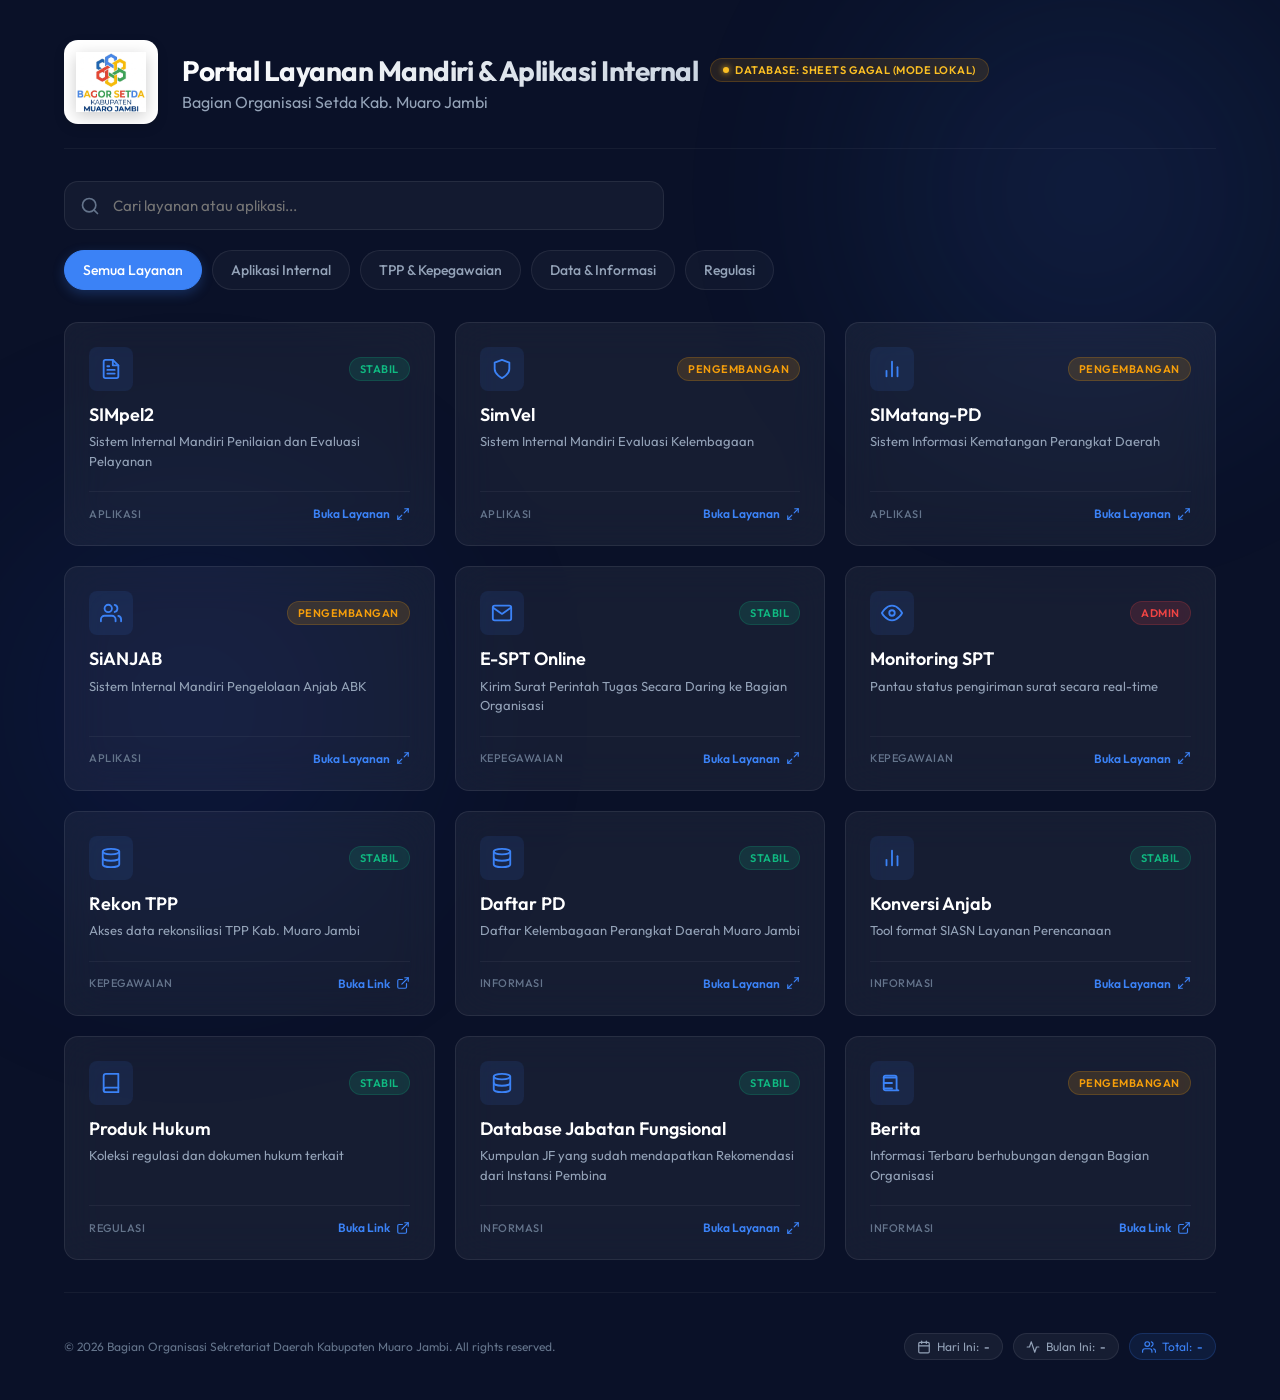
==== commit fde3064b: "Remove flag and hashtag from footer" ====
--- a/index.html
+++ b/index.html
@@ -549,7 +549,7 @@
     <!-- Footer Information -->
     <footer class="dashboard-footer">
       <div class="footer-content">
-        <p>&copy; 2026 Bagian Organisasi Sekretariat Daerah Kabupaten Muaro Jambi. All rights reserved. <span style="opacity: 0.8; font-weight: 500; margin-left: 4px;">🇮🇩 x 🇺🇦 #slavaukraini</span></p>
+        <p>&copy; 2026 Bagian Organisasi Sekretariat Daerah Kabupaten Muaro Jambi. All rights reserved.</p>
         <div class="visitor-stats-container">
           <div class="stat-badge" title="Pengunjung Hari Ini">
             <svg xmlns="http://www.w3.org/2000/svg" width="14" height="14" viewBox="0 0 24 24" fill="none" stroke="currentColor" stroke-width="2" stroke-linecap="round" stroke-linejoin="round"><rect x="3" y="4" width="18" height="18" rx="2" ry="2"></rect><line x1="16" y1="2" x2="16" y2="6"></line><line x1="8" y1="2" x2="8" y2="6"></line><line x1="3" y1="10" x2="21" y2="10"></line></svg>
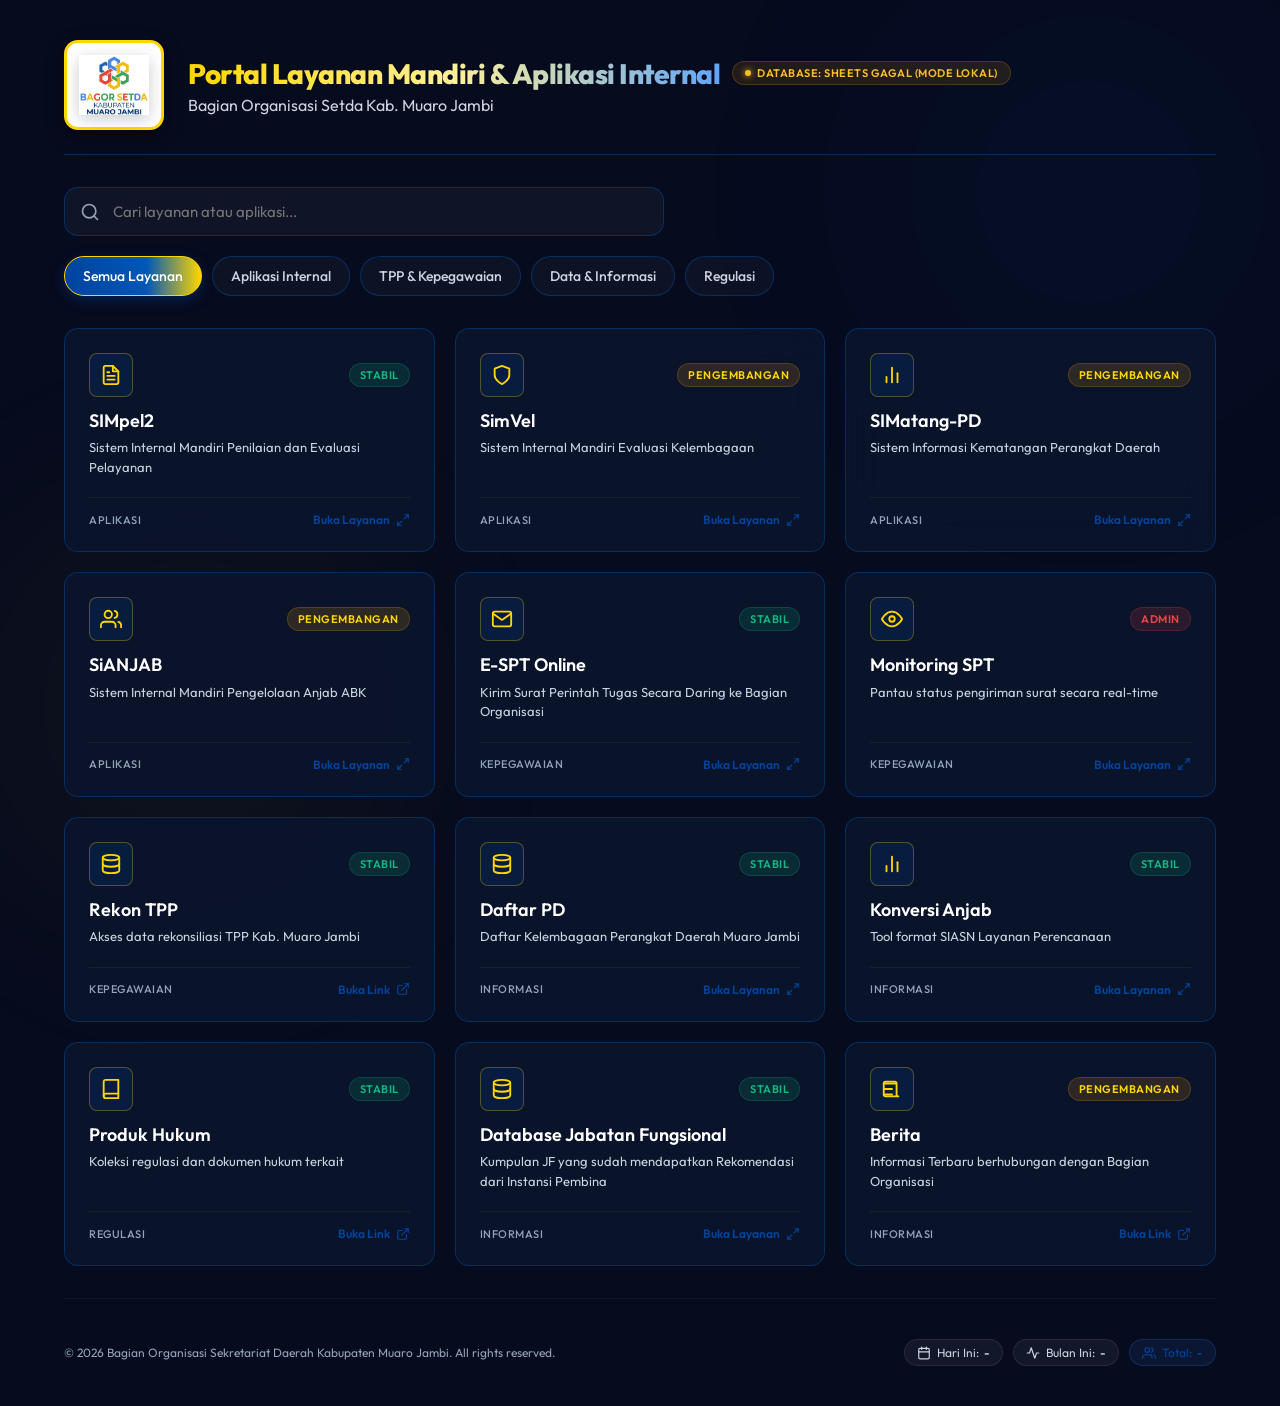
==== commit bba2e547: "fix: bump css cache version to v1.0.2" ====
--- a/index.html
+++ b/index.html
@@ -210,7 +210,7 @@
   </script>
 
   <!-- Link Stylesheet -->
-  <link rel="stylesheet" href="style.css?v=1.0.1">
+  <link rel="stylesheet" href="style.css?v=1.0.2">
 </head>
 <body>
 
--- a/style.css
+++ b/style.css
@@ -2,27 +2,36 @@
 :root {
   --font-sans: 'Outfit', -apple-system, BlinkMacSystemFont, "Segoe UI", Roboto, sans-serif;
   
-  /* Color Palette */
-  --bg-primary: #0a1128;
-  --bg-secondary: rgba(16, 26, 60, 0.65);
-  --card-bg: rgba(255, 255, 255, 0.05);
-  --card-border: rgba(255, 255, 255, 0.08);
-  --card-hover-border: rgba(59, 130, 246, 0.4);
+  /* Color Palette - Executive Dual-Tone Ukraine Theme */
+  --ukraine-blue: #00449E;
+  --ukraine-blue-bright: #0057B7;
+  --ukraine-gold: #FFD700;
+  --ukraine-gold-light: #FFF099;
+  
+  --bg-primary: #060b1e;
+  --bg-secondary: rgba(11, 20, 44, 0.75);
+  --card-bg: rgba(11, 20, 44, 0.9);
+  --card-border: rgba(0, 87, 183, 0.4);
+  --card-hover-border: #0057B7;
   
   --text-primary: #ffffff;
-  --text-secondary: #94a3b8;
-  --text-muted: #64748b;
-  
-  --primary: #3b82f6;
-  --primary-hover: #2563eb;
-  --primary-light: rgba(59, 130, 246, 0.1);
+  --text-secondary: #cbd5e1;
+  --text-muted: #94a3b8;
+  
+  --primary: #00449E;
+  --primary-hover: #0057B7;
+  --primary-light: rgba(0, 87, 183, 0.15);
+  
+  --accent-gold: #FFD700;
+  --grad-title: linear-gradient(90deg, #FFD700 0%, #FFF099 50%, #60A5FA 100%);
+  --grad-primary-btn: linear-gradient(90deg, #00449E 0%, #0057B7 60%, #FFD700 100%);
   
   --success: #10b981;
-  --warning: #f59e0b;
+  --warning: #FFD700;
   --danger: #ef4444;
   
-  --overlay-bg: #090d1f;
-  --header-bg: rgba(10, 17, 40, 0.85);
+  --overlay-bg: #040817;
+  --header-bg: rgba(6, 11, 30, 0.9);
   
   /* Layout Metrics */
   --radius-sm: 8px;
@@ -60,17 +69,17 @@
   pointer-events: none;
   z-index: -1;
   filter: blur(100px);
-  opacity: 0.15;
+  opacity: 0.25;
 }
 
 .bg-blur-1 {
-  background: radial-gradient(circle, #3b82f6 0%, transparent 70%);
+  background: radial-gradient(circle, rgba(0, 87, 183, 0.35) 0%, transparent 70%);
   top: -10vw;
   right: -10vw;
 }
 
 .bg-blur-2 {
-  background: radial-gradient(circle, #1d4ed8 0%, transparent 70%);
+  background: radial-gradient(circle, rgba(255, 215, 0, 0.25) 0%, transparent 70%);
   bottom: -10vw;
   left: -10vw;
 }
@@ -92,7 +101,7 @@
   display: flex;
   align-items: center;
   justify-content: space-between;
-  border-bottom: 1px solid rgba(255, 255, 255, 0.05);
+  border-bottom: 1px solid var(--card-border);
   padding-bottom: 24px;
   gap: 20px;
 }
@@ -107,7 +116,8 @@
   background: #ffffff;
   padding: 12px;
   border-radius: var(--radius-md);
-  box-shadow: 0 4px 12px rgba(0, 0, 0, 0.1);
+  box-shadow: 0 6px 18px rgba(0, 0, 0, 0.4);
+  border: 3px solid var(--accent-gold);
   display: flex;
   align-items: center;
   justify-content: center;
@@ -133,9 +143,9 @@
 
 .header-text h1 {
   font-size: 28px;
-  font-weight: 700;
+  font-weight: 800;
   letter-spacing: -0.5px;
-  background: linear-gradient(135deg, #ffffff 0%, #cbd5e1 100%);
+  background: var(--grad-title);
   -webkit-background-clip: text;
   -webkit-text-fill-color: transparent;
 }
@@ -331,10 +341,10 @@
 }
 
 .filter-tab.active {
-  background: var(--primary);
-  border-color: var(--primary);
+  background: var(--grad-primary-btn);
+  border-color: var(--accent-gold);
   color: #ffffff;
-  box-shadow: 0 4px 12px rgba(59, 130, 246, 0.25);
+  box-shadow: 0 4px 14px rgba(0, 68, 158, 0.4);
 }
 
 /* Grid of Cards */
@@ -381,17 +391,17 @@
   top: 0;
   left: 0;
   width: 100%;
-  height: 3px;
-  background: linear-gradient(90deg, var(--primary), #60a5fa);
+  height: 3.5px;
+  background: var(--grad-primary-btn);
   opacity: 0;
   transition: var(--transition-fast);
 }
 
 .app-card:hover {
   transform: translateY(-4px);
-  background: rgba(255, 255, 255, 0.08);
+  background: rgba(16, 28, 60, 0.95);
   border-color: var(--card-hover-border);
-  box-shadow: 0 10px 25px -5px rgba(0, 0, 0, 0.3), 0 8px 10px -6px rgba(59, 130, 246, 0.1);
+  box-shadow: 0 12px 28px -5px rgba(0, 0, 0, 0.5), 0 8px 16px -6px rgba(0, 87, 183, 0.3);
 }
 
 .app-card:hover::before {
@@ -415,7 +425,8 @@
   height: 44px;
   border-radius: var(--radius-sm);
   background: var(--primary-light);
-  color: var(--primary);
+  color: var(--accent-gold);
+  border: 1px solid rgba(255, 215, 0, 0.3);
   display: flex;
   align-items: center;
   justify-content: center;
@@ -423,8 +434,9 @@
 }
 
 .app-card:hover .app-icon-wrapper {
-  background: var(--primary);
+  background: var(--grad-primary-btn);
   color: #ffffff;
+  border-color: var(--accent-gold);
 }
 
 .app-icon-wrapper svg {
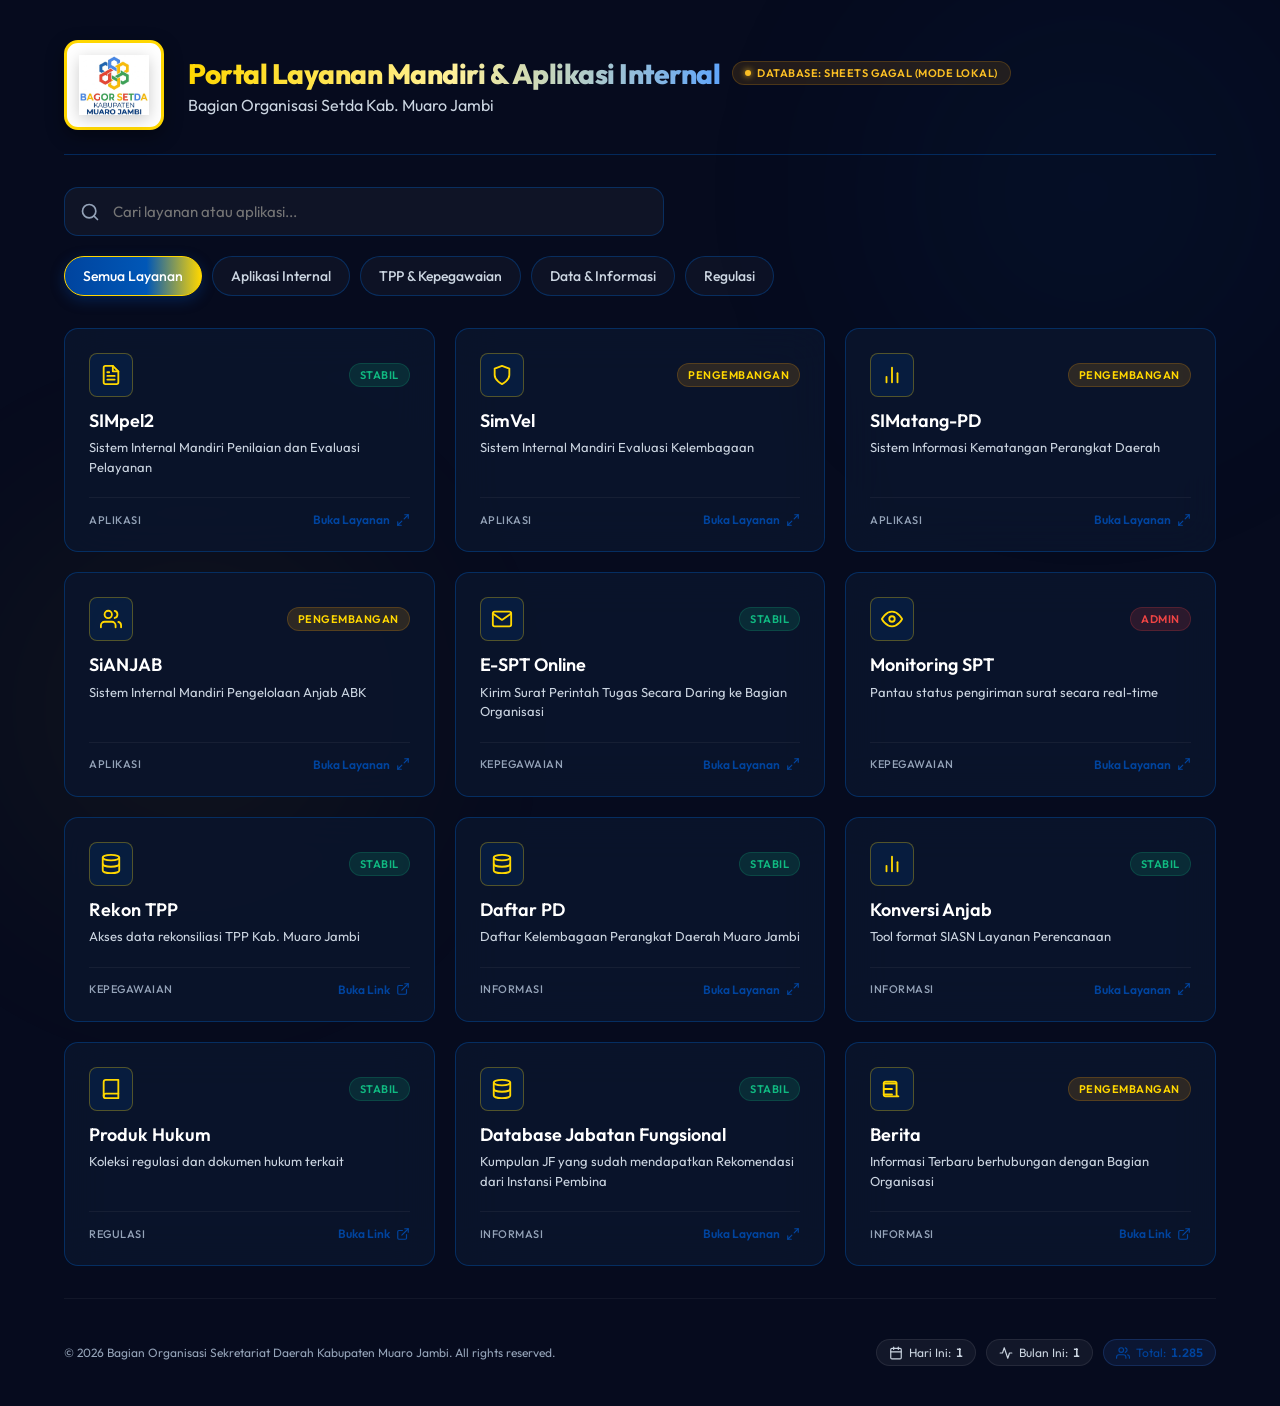
==== commit e7aa8d04: "Bump cache version to v1.0.3 and add readyState guard for visitor counter" ====
--- a/index.html
+++ b/index.html
@@ -641,6 +641,6 @@
   </div>
 
   <!-- Link JavaScript -->
-  <script src="app.js?v=1.0.1"></script>
+  <script src="app.js?v=1.0.3"></script>
 </body>
 </html>
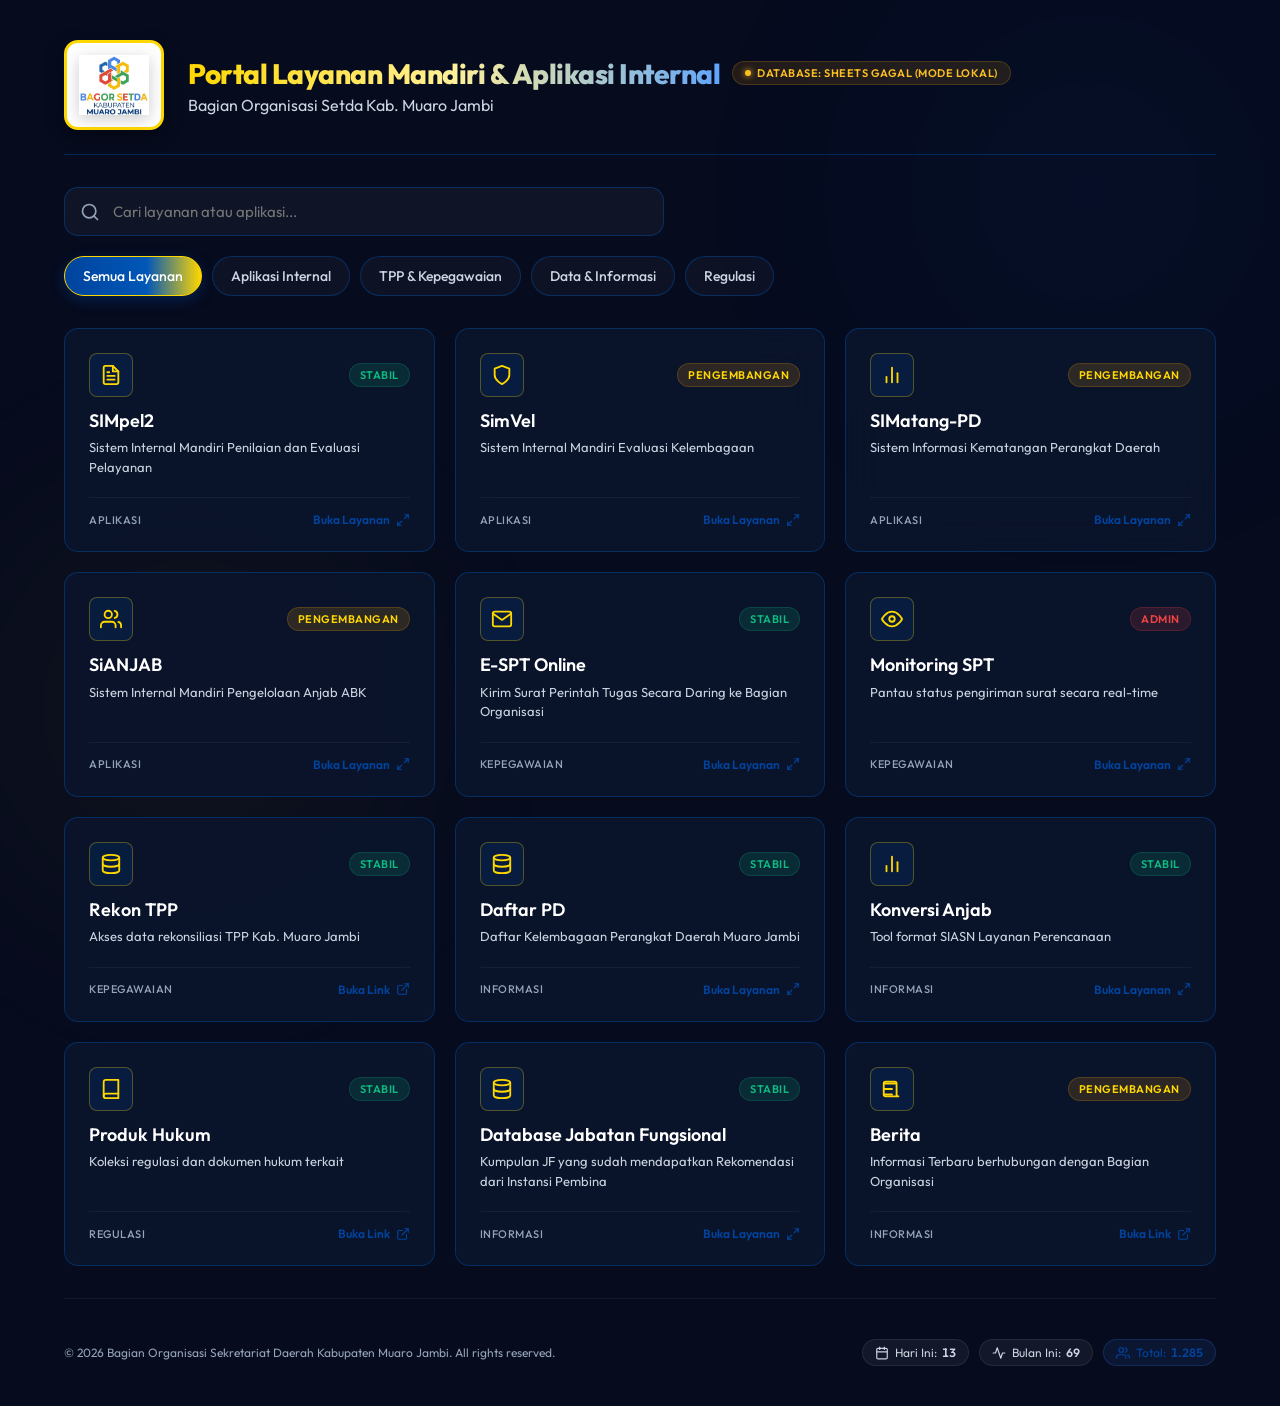
==== commit 68293eaf: "fix(counter): migrate to reliable CountAPI service and fix visitor stats sync" ====
--- a/index.html
+++ b/index.html
@@ -210,7 +210,7 @@
   </script>
 
   <!-- Link Stylesheet -->
-  <link rel="stylesheet" href="style.css?v=1.0.2">
+  <link rel="stylesheet" href="style.css?v=1.0.5">
 </head>
 <body>
 
@@ -572,45 +572,6 @@
 
   <!-- Fullscreen Iframe Viewer -->
   <div class="viewer-overlay" id="viewerOverlay" style="display: none;">
-    <!-- Viewer Top Navbar -->
-    <header class="viewer-header">
-      <div class="viewer-left">
-        <button class="viewer-btn back-btn" id="closeViewerBtn" aria-label="Kembali ke Dashboard">
-          <svg xmlns="http://www.w3.org/2000/svg" viewBox="0 0 24 24" fill="none" stroke="currentColor" stroke-width="2.5" stroke-linecap="round" stroke-linejoin="round">
-            <line x1="19" y1="12" x2="5" y2="12"></line>
-            <polyline points="12 19 5 12 12 5"></polyline>
-          </svg>
-          <span>Kembali</span>
-        </button>
-        <div class="viewer-app-info">
-          <h2 id="viewerAppTitle" class="viewer-app-title">Nama Aplikasi</h2>
-          <span id="viewerAppBadge" class="viewer-app-badge">Badge</span>
-        </div>
-      </div>
-      
-      <div class="viewer-actions">
-        <button class="viewer-btn-icon" id="toggleCropBtn" title="Sesuaikan Tampilan Atas (Potong Banner Google)" aria-label="Sesuaikan Tampilan Atas" style="display: none;">
-          <svg xmlns="http://www.w3.org/2000/svg" viewBox="0 0 24 24" fill="none" stroke="currentColor" stroke-width="2" stroke-linecap="round" stroke-linejoin="round">
-            <path d="M6 2v14a2 2 0 0 0 2 2h14"></path>
-            <path d="M18 22V8a2 2 0 0 0-2-2H2"></path>
-          </svg>
-        </button>
-        <button class="viewer-btn-icon" id="refreshViewerBtn" title="Muat Ulang Aplikasi" aria-label="Muat Ulang">
-          <svg xmlns="http://www.w3.org/2000/svg" viewBox="0 0 24 24" fill="none" stroke="currentColor" stroke-width="2" stroke-linecap="round" stroke-linejoin="round">
-            <path d="M21.5 2v6h-6M21.34 15.57a10 10 0 1 1-.57-8.38l5.67-5.67"></path>
-          </svg>
-        </button>
-        <a class="viewer-btn" id="externalViewerLink" target="_blank" href="#" title="Buka di Tab Baru">
-          <span>Buka Tab Baru</span>
-          <svg xmlns="http://www.w3.org/2000/svg" viewBox="0 0 24 24" fill="none" stroke="currentColor" stroke-width="2" stroke-linecap="round" stroke-linejoin="round">
-            <path d="M18 13v6a2 2 0 0 1-2 2H5a2 2 0 0 1-2-2V8a2 2 0 0 1 2-2h6"></path>
-            <polyline points="15 3 21 3 21 9"></polyline>
-            <line x1="10" y1="14" x2="21" y2="3"></line>
-          </svg>
-        </a>
-      </div>
-    </header>
-
     <!-- Viewer Sandbox Container -->
     <div class="viewer-content">
       <!-- Loading Spinner for Iframe -->
@@ -638,9 +599,54 @@
         </div>
       </div>
     </div>
+
+    <!-- Floating FAB Controller (Bottom Right Corner) -->
+    <div class="viewer-fab-container" id="viewerFabContainer">
+      <!-- Expanded Capsule Menu -->
+      <div class="viewer-fab-menu" id="viewerFabMenu">
+        <button class="viewer-capsule-btn back-btn" id="closeViewerBtn" aria-label="Kembali ke Dashboard" title="Kembali ke Dashboard">
+          <svg xmlns="http://www.w3.org/2000/svg" viewBox="0 0 24 24" fill="none" stroke="currentColor" stroke-width="2.5" stroke-linecap="round" stroke-linejoin="round">
+            <line x1="19" y1="12" x2="5" y2="12"></line>
+            <polyline points="12 19 5 12 12 5"></polyline>
+          </svg>
+          <span>Kembali</span>
+        </button>
+
+        <div class="viewer-capsule-divider"></div>
+
+        <button class="viewer-capsule-icon-btn" id="refreshViewerBtn" title="Muat Ulang Aplikasi" aria-label="Muat Ulang">
+          <svg xmlns="http://www.w3.org/2000/svg" viewBox="0 0 24 24" fill="none" stroke="currentColor" stroke-width="2" stroke-linecap="round" stroke-linejoin="round">
+            <path d="M21.5 2v6h-6M21.34 15.57a10 10 0 1 1-.57-8.38l5.67-5.67"></path>
+          </svg>
+        </button>
+
+        <a class="viewer-capsule-icon-btn" id="externalViewerLink" target="_blank" href="#" title="Buka di Tab Baru" aria-label="Buka di Tab Baru">
+          <svg xmlns="http://www.w3.org/2000/svg" viewBox="0 0 24 24" fill="none" stroke="currentColor" stroke-width="2" stroke-linecap="round" stroke-linejoin="round">
+            <path d="M18 13v6a2 2 0 0 1-2 2H5a2 2 0 0 1-2-2V8a2 2 0 0 1 2-2h6"></path>
+            <polyline points="15 3 21 3 21 9"></polyline>
+            <line x1="10" y1="14" x2="21" y2="3"></line>
+          </svg>
+        </a>
+      </div>
+
+      <!-- Main Circular Trigger Button -->
+      <button class="viewer-fab-trigger" id="viewerFabTrigger" aria-label="Buka Menu Portal" title="Menu Portal">
+        <!-- 3-dots icon when collapsed -->
+        <svg class="icon-open" xmlns="http://www.w3.org/2000/svg" viewBox="0 0 24 24" fill="currentColor">
+          <circle cx="5" cy="12" r="2"></circle>
+          <circle cx="12" cy="12" r="2"></circle>
+          <circle cx="19" cy="12" r="2"></circle>
+        </svg>
+        <!-- Close icon when expanded -->
+        <svg class="icon-close" xmlns="http://www.w3.org/2000/svg" viewBox="0 0 24 24" fill="none" stroke="currentColor" stroke-width="2.5" stroke-linecap="round" stroke-linejoin="round">
+          <line x1="18" y1="6" x2="6" y2="18"></line>
+          <line x1="6" y1="6" x2="18" y2="18"></line>
+        </svg>
+      </button>
+    </div>
   </div>
 
   <!-- Link JavaScript -->
-  <script src="app.js?v=1.0.3"></script>
+  <script src="app.js?v=1.0.6"></script>
 </body>
 </html>
--- a/style.css
+++ b/style.css
@@ -842,151 +842,152 @@
   }
 }
 
-/* Floating Immersive Navbar & Auto-Hide Hover Zone */
-.viewer-header {
-  position: absolute;
-  top: 0;
-  left: 0;
-  right: 0;
-  height: 80px; /* Hover detection area at the top of the screen */
+/* Floating FAB Controller (Bottom-Right Corner) */
+.viewer-fab-container {
+  position: fixed;
+  bottom: 24px;
+  right: 24px;
+  z-index: 1000;
+  display: flex;
+  align-items: center;
+  gap: 10px;
+  pointer-events: auto;
+}
+
+/* Circular Trigger Button */
+.viewer-fab-trigger {
+  width: 44px;
+  height: 44px;
+  border-radius: 50%;
+  background: rgba(6, 11, 30, 0.9);
+  border: 1.5px solid rgba(0, 87, 183, 0.5);
+  color: var(--ukraine-gold);
+  cursor: pointer;
+  display: flex;
+  align-items: center;
+  justify-content: center;
+  backdrop-filter: blur(16px);
+  -webkit-backdrop-filter: blur(16px);
+  box-shadow: 0 8px 25px rgba(0, 0, 0, 0.4), 0 0 15px rgba(0, 87, 183, 0.25);
+  transition: transform var(--transition-fast), border-color var(--transition-fast), box-shadow var(--transition-fast), background-color var(--transition-fast);
+}
+
+.viewer-fab-trigger:hover {
+  transform: scale(1.08);
+  border-color: var(--ukraine-gold);
+  box-shadow: 0 10px 30px rgba(0, 0, 0, 0.6), 0 0 22px rgba(255, 215, 0, 0.35);
+}
+
+.viewer-fab-trigger .icon-close {
+  display: none;
+  width: 18px;
+  height: 18px;
+}
+
+.viewer-fab-trigger .icon-open {
+  display: block;
+  width: 20px;
+  height: 20px;
+}
+
+/* Open State on Trigger */
+.viewer-fab-container.open .viewer-fab-trigger {
+  border-color: var(--ukraine-gold);
+  background: rgba(0, 68, 158, 0.9);
+  color: #ffffff;
+}
+
+.viewer-fab-container.open .viewer-fab-trigger .icon-open {
+  display: none;
+}
+
+.viewer-fab-container.open .viewer-fab-trigger .icon-close {
+  display: block;
+}
+
+/* Expanded Actions Menu */
+.viewer-fab-menu {
+  display: flex;
+  align-items: center;
+  gap: 6px;
+  padding: 6px 12px;
+  background: rgba(6, 11, 30, 0.92);
+  border: 1.5px solid rgba(0, 87, 183, 0.45);
+  border-radius: 50px;
+  backdrop-filter: blur(16px);
+  -webkit-backdrop-filter: blur(16px);
+  box-shadow: 0 10px 30px rgba(0, 0, 0, 0.5), 0 0 20px rgba(0, 87, 183, 0.25);
+  opacity: 0;
+  visibility: hidden;
+  transform: translateX(12px) scale(0.92);
+  transition: opacity 0.25s cubic-bezier(0.16, 1, 0.3, 1), transform 0.25s cubic-bezier(0.16, 1, 0.3, 1), visibility 0.25s;
+  pointer-events: none;
+}
+
+.viewer-fab-container.open .viewer-fab-menu {
+  opacity: 1;
+  visibility: visible;
+  transform: translateX(0) scale(1);
+  pointer-events: auto;
+}
+
+.viewer-capsule-btn {
   background: transparent;
-  border-bottom: none;
-  backdrop-filter: none;
-  -webkit-backdrop-filter: none;
-  display: flex;
-  align-items: center;
-  justify-content: space-between;
-  padding: 0 24px;
-  z-index: 100;
-  pointer-events: none; /* Allows click-through to iframe */
-}
-
-/* Hide control panels by default (completely clean 0% opacity) */
-.viewer-left,
-.viewer-actions {
-  opacity: 0;
-  transform: translateY(-15px); /* Smooth slide-in effect */
-  transition: opacity 0.3s cubic-bezier(0.4, 0, 0.2, 1), transform 0.3s cubic-bezier(0.4, 0, 0.2, 1);
-  pointer-events: auto; /* Restores click functionality when visible */
-}
-
-/* Smoothly slide in and show controls when hovering over the top 80px area */
-.viewer-header:hover .viewer-left,
-.viewer-header:hover .viewer-actions {
-  opacity: 1;
-  transform: translateY(0);
-}
-
-.viewer-left {
-  display: flex;
-  align-items: center;
-  gap: 12px;
-  max-width: 60%;
-}
-
-.viewer-btn {
-  background: rgba(15, 23, 42, 0.75);
-  border: 1px solid rgba(255, 255, 255, 0.1);
+  border: none;
   color: var(--text-primary);
-  padding: 10px 20px;
+  padding: 6px 10px;
   border-radius: 30px;
   font-size: 13px;
   font-weight: 600;
   cursor: pointer;
   display: flex;
   align-items: center;
-  gap: 8px;
+  gap: 6px;
   text-decoration: none;
   transition: var(--transition-fast);
-  backdrop-filter: blur(12px);
-  -webkit-backdrop-filter: blur(12px);
-  box-shadow: 0 8px 32px 0 rgba(0, 0, 0, 0.3);
-}
-
-.viewer-btn:hover {
-  background: rgba(30, 41, 59, 0.95);
-  border-color: rgba(255, 255, 255, 0.2);
-  transform: translateY(-2px);
-  box-shadow: 0 10px 36px 0 rgba(0, 0, 0, 0.45);
-}
-
-.viewer-btn-icon {
-  background: rgba(15, 23, 42, 0.75);
-  border: 1px solid rgba(255, 255, 255, 0.1);
-  color: var(--text-primary);
-  width: 42px;
-  height: 42px;
+}
+
+.viewer-capsule-btn:hover {
+  background: rgba(0, 87, 183, 0.25);
+  color: var(--ukraine-gold);
+}
+
+.viewer-capsule-btn svg {
+  width: 16px;
+  height: 16px;
+}
+
+.viewer-capsule-divider {
+  width: 1px;
+  height: 16px;
+  background: rgba(255, 255, 255, 0.18);
+  margin: 0 2px;
+}
+
+.viewer-capsule-icon-btn {
+  background: transparent;
+  border: none;
+  color: var(--text-secondary);
+  width: 32px;
+  height: 32px;
   border-radius: 50%;
   cursor: pointer;
   display: flex;
   align-items: center;
   justify-content: center;
   transition: var(--transition-fast);
-  backdrop-filter: blur(12px);
-  -webkit-backdrop-filter: blur(12px);
-  box-shadow: 0 8px 32px 0 rgba(0, 0, 0, 0.3);
-  pointer-events: auto;
-}
-
-.viewer-btn-icon:hover {
-  background: rgba(30, 41, 59, 0.95);
-  border-color: rgba(255, 255, 255, 0.2);
-  color: var(--primary);
-  transform: translateY(-2px);
-}
-
-.viewer-btn-icon.active {
-  background: var(--primary-light);
-  border-color: var(--primary);
-  color: var(--primary);
-}
-
-.viewer-btn-icon.active:hover {
-  background: var(--primary);
-  color: #ffffff;
-}
-
-.viewer-btn svg, .viewer-btn-icon svg {
+  text-decoration: none;
+}
+
+.viewer-capsule-icon-btn:hover {
+  background: rgba(0, 87, 183, 0.25);
+  color: var(--ukraine-gold);
+  transform: scale(1.1);
+}
+
+.viewer-capsule-icon-btn svg {
   width: 16px;
   height: 16px;
-}
-
-.viewer-app-info {
-  display: flex;
-  align-items: center;
-  gap: 10px;
-  white-space: nowrap;
-  overflow: hidden;
-  background: rgba(15, 23, 42, 0.75);
-  border: 1px solid rgba(255, 255, 255, 0.1);
-  padding: 8px 18px;
-  border-radius: 30px;
-  backdrop-filter: blur(12px);
-  -webkit-backdrop-filter: blur(12px);
-  box-shadow: 0 8px 32px 0 rgba(0, 0, 0, 0.3);
-}
-
-.viewer-app-title {
-  font-size: 14px;
-  font-weight: 600;
-  color: var(--text-primary);
-  text-overflow: ellipsis;
-  overflow: hidden;
-}
-
-.viewer-app-badge {
-  font-size: 9px;
-  padding: 2px 8px;
-  border-radius: 10px;
-  font-weight: 600;
-  text-transform: uppercase;
-}
-
-.viewer-actions {
-  display: flex;
-  align-items: center;
-  gap: 10px;
-  pointer-events: auto;
 }
 
 /* Immersive 100% Height Viewer Frame Container */
@@ -1010,13 +1011,6 @@
   border: none;
   display: block;
   background: #ffffff;
-  transition: top 0.15s ease, height 0.15s ease;
-}
-
-/* Visual crop mask to hide Google Apps Script top warning banner */
-.viewer-content.hide-google-banner .viewer-iframe {
-  top: -37px;
-  height: calc(100% + 37px);
 }
 
 /* Iframe Loading Spinner */
@@ -1210,40 +1204,31 @@
     grid-template-columns: 1fr;
   }
   
-  .viewer-header {
-    padding: 0 12px;
-  }
-  
-  .viewer-left {
-    max-width: 60%;
-  }
-  
-  /* Force controls to always show on mobile/touch screens (since hover isn't possible) */
-  .viewer-left,
-  .viewer-actions {
-    opacity: 1 !important;
-    transform: translateY(0) !important;
-  }
-  
-  .viewer-btn span {
-    display: none; /* Hide button text on mobile, keep icons */
-  }
-  
-  .viewer-btn {
-    padding: 8px 12px;
-  }
-  
-  .viewer-app-title {
-    font-size: 14px;
-  }
-}
-
-@media (max-width: 480px) {
-  /* Hide the app title card on very small screens to avoid overlaps */
-  .viewer-app-info {
-    display: none;
-  }
-  .viewer-left {
-    max-width: 100%;
-  }
-}
+  .viewer-fab-container {
+    bottom: 16px;
+    right: 16px;
+    gap: 6px;
+  }
+  
+  .viewer-fab-trigger {
+    width: 40px;
+    height: 40px;
+  }
+  
+  .viewer-fab-menu {
+    padding: 4px 8px;
+    gap: 4px;
+  }
+  
+  .viewer-capsule-btn span {
+    display: none; /* Hide button text on mobile, keep icon */
+  }
+  
+  .viewer-capsule-btn {
+    padding: 6px;
+    width: 32px;
+    height: 32px;
+    justify-content: center;
+  }
+}
+
